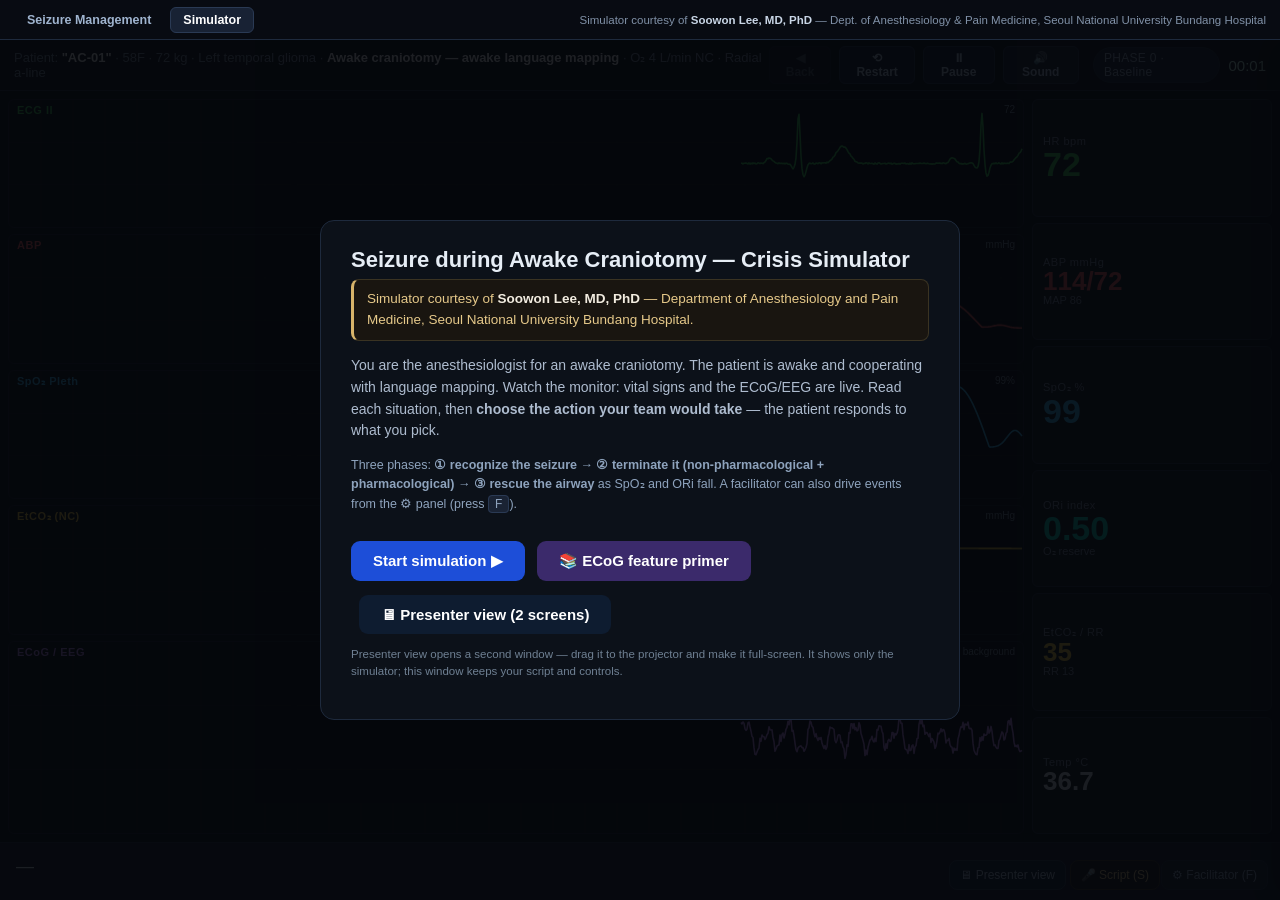
==== simulator.html @ b8091302 "Add simulator" ====
<!DOCTYPE html>
<html lang="en">
<head>
<meta charset="UTF-8">
<meta name="viewport" content="width=device-width, initial-scale=1.0">
<title>Simulator — Awake Craniotomy Seizure & Airway Crisis | HBMD.org</title>
<link rel="icon" href="assets/gaba-receptor.svg" type="image/svg+xml">
<style>
  :root{
    --bg:#05070c; --panel:#0c1119; --panel2:#111826; --line:#1e2a3d;
    --hr:#39d353; --abp:#ff5a5a; --spo2:#37c0ff; --co2:#ffd23f; --eeg:#c58bff;
    --ori:#00e0c6; --txt:#e6edf5; --muted:#8091a7; --warn:#ff9f1c; --danger:#ff3b3b;
    --nav-h:40px;
  }
  *{box-sizing:border-box}
  html,body{margin:0;height:100%;background:var(--bg);color:var(--txt);
    font-family:"Segoe UI",Roboto,Helvetica,Arial,sans-serif;overflow:hidden}
  /* site nav — links back to the Seizure Management page + credit line */
  .sitenav{height:var(--nav-h);display:flex;align-items:center;justify-content:space-between;gap:14px;
    background:#080b12;border-bottom:1px solid var(--line);padding:0 14px;font-size:12.5px;z-index:90;position:relative}
  .sitenav .tabs{display:flex;gap:6px;flex:none}
  .sitenav .tabs a{padding:5px 12px;border-radius:6px;color:#9fb4cf;font-weight:600;text-decoration:none;
    border:1px solid transparent;font-size:12.5px}
  .sitenav .tabs a:hover{background:#131c2c;color:#fff}
  .sitenav .tabs a.active{background:#182234;border-color:#2a3a54;color:#fff}
  .sitenav .credit{font-size:11.5px;color:#8091a7;text-align:right;overflow:hidden;text-overflow:ellipsis;white-space:nowrap}
  .sitenav .credit b{color:#c9d6e6}
  body.stage .sitenav{display:none}
  body.stage{--nav-h:0px}
  #app{display:flex;flex-direction:column;height:calc(100vh - var(--nav-h))}
  /* top bar */
  .topbar{display:flex;align-items:center;justify-content:space-between;
    padding:6px 14px;background:#080b12;border-bottom:1px solid var(--line);font-size:13px}
  .topbar .pt{color:var(--muted)}
  .topbar b{color:#fff}
  .clock{font-variant-numeric:tabular-nums;font-size:15px;color:#cfe}
  .phasetag{background:#182234;border:1px solid var(--line);padding:3px 10px;border-radius:20px;
    font-size:12px;color:#9fb4cf;letter-spacing:.3px}
  .navbtn{background:#131c2c;border:1px solid #24334c;color:#bcd0e8;padding:4px 11px;border-radius:6px;
    cursor:pointer;font-size:12px;font-weight:600}
  .navbtn:hover{background:#1c2740;color:#fff}
  .navbtn.active{background:#7d5a1c;border-color:#c8922e;color:#ffe6b0}
  .navbtn:disabled{opacity:.35;cursor:default}
  /* monitor grid */
  .monitor{flex:1;display:grid;grid-template-columns:1fr 240px;gap:8px;padding:8px;min-height:0}
  .waves{display:flex;flex-direction:column;gap:6px;min-height:0}
  .lane{position:relative;background:#04060a;border:1px solid #101725;border-radius:6px;flex:1;min-height:0;overflow:hidden}
  .lane canvas{position:absolute;inset:0;width:100%;height:100%}
  .lane .lbl{position:absolute;top:4px;left:8px;font-size:11px;font-weight:700;letter-spacing:.5px;z-index:2}
  .lane .sub{position:absolute;top:4px;right:8px;font-size:10px;color:var(--muted);z-index:2}
  /* numerics column */
  .nums{display:flex;flex-direction:column;gap:6px;min-height:0}
  .num{background:var(--panel);border:1px solid var(--line);border-radius:6px;padding:6px 10px;position:relative;flex:1;
       display:flex;flex-direction:column;justify-content:center}
  .num .k{font-size:11px;color:var(--muted);letter-spacing:.5px}
  .num .v{font-size:34px;font-weight:800;line-height:1;font-variant-numeric:tabular-nums}
  .num .u{font-size:11px;color:var(--muted)}
  .num .sm{font-size:14px;font-weight:700}
  .num.alarm{animation:pulse 1s infinite}
  @keyframes pulse{0%,100%{background:var(--panel)}50%{background:#37121a}}
  /* bottom console */
  .console{background:var(--panel2);border-top:1px solid var(--line);padding:10px 16px 12px;max-height:44vh;overflow:auto}
  .scenario{font-size:18px;line-height:1.5;margin:0 0 8px;color:#eef4fb}
  .scenario .cue{color:var(--warn);font-weight:700}
  .scenario .crit{color:var(--danger);font-weight:700}
  .prompt{font-size:15.5px;color:#9fb4cf;margin:0 0 8px}
  .opts{display:grid;grid-template-columns:1fr 1fr;gap:8px}
  .opt{background:#0f1725;border:1px solid #22314a;color:#dce6f2;text-align:left;
    padding:12px 14px;border-radius:8px;cursor:pointer;font-size:16px;transition:.12s;line-height:1.4}
  .opt:hover{background:#16223a;border-color:#33507d}
  .opt .tag{display:inline-block;font-weight:800;margin-right:6px;color:#7fb0ff}
  .opt.good{border-color:#2c7d46;background:#0f2116}
  .opt.bad{border-color:#7d2c2c;background:#210f0f}
  .opt.disabled{opacity:.45;pointer-events:none}
  .fb{margin-top:8px;padding:12px 14px;border-radius:8px;font-size:15.5px;line-height:1.5;display:none}
  .fb.show{display:block}
  .fb.ok{background:#0f2116;border:1px solid #2c7d46}
  .fb.warn{background:#231a08;border:1px solid #7d5a1c}
  .fb.err{background:#210f0f;border:1px solid #7d2c2c}
  .fb b{color:#fff}
  .next{margin-top:10px;display:inline-block;background:#1d4ed8;border:none;color:#fff;
    padding:11px 20px;border-radius:8px;cursor:pointer;font-size:15.5px;font-weight:700}
  .next:hover{background:#2563eb}
  .next.hidden{display:none}
  /* facilitator */
  .fac{position:fixed;top:var(--nav-h);right:0;height:calc(100% - var(--nav-h));width:300px;background:#0a0f18;border-left:1px solid var(--line);
    transform:translateX(100%);transition:.25s;z-index:50;padding:14px;overflow:auto;box-shadow:-8px 0 30px #000a}
  .fac.open{transform:translateX(0)}
  .fac h3{margin:0 0 4px;font-size:14px}
  .fac .hint{font-size:11px;color:var(--muted);margin:0 0 12px}
  .fac button{display:block;width:100%;text-align:left;margin:4px 0;background:#131c2c;border:1px solid #24334c;
    color:#dbe6f3;padding:8px 10px;border-radius:6px;cursor:pointer;font-size:12.5px}
  .fac button:hover{background:#1a2740}
  .fac .grp{margin:10px 0 4px;font-size:11px;letter-spacing:.5px;color:#6d84a3;text-transform:uppercase}
  .facbtn{position:fixed;bottom:10px;right:12px;z-index:60;background:#111a2a;border:1px solid var(--line);
    color:#9fb4cf;padding:7px 10px;border-radius:8px;cursor:pointer;font-size:12px}
  .facbtn:hover{color:#fff}
  .badge{position:fixed;top:calc(var(--nav-h) + 8px);left:50%;transform:translateX(-50%);z-index:40;
    background:#1a0b0b;border:1px solid #7d2c2c;color:#ff8f8f;padding:5px 16px;border-radius:20px;
    font-size:13px;font-weight:700;display:none}
  .badge.show{display:block;animation:pulse 1s infinite}
  .startcard{position:fixed;top:var(--nav-h);left:0;right:0;bottom:0;background:#05070ce6;z-index:80;display:flex;align-items:center;justify-content:center}
  .startcard .box{background:#0c1119;border:1px solid var(--line);border-radius:14px;max-width:640px;padding:26px 30px}
  .startcard h1{margin:0 0 6px;font-size:22px}
  .startcard p{color:#aebccf;font-size:14px;line-height:1.55}
  .startcard .go{margin-top:14px;background:#1d4ed8;border:none;color:#fff;padding:11px 22px;border-radius:9px;
    font-size:15px;font-weight:700;cursor:pointer}
  .kbd{background:#1a2334;border:1px solid #2a3a54;border-radius:4px;padding:1px 6px;font-size:12px}
  /* Facilitator SAY teleprompter */
  .saypanel{background:#191510;border:1px solid #3a3322;border-left:3px solid #d8b46a;border-radius:9px;
    padding:10px 13px;margin:0 0 10px}
  .saypanel .saylbl{display:inline-block;font-size:11px;font-weight:700;letter-spacing:.05em;color:#e6c98a;
    background:#2a2416;padding:2px 8px;border-radius:5px;margin-right:9px;vertical-align:middle}
  .saypanel .saytext{font-size:16.5px;line-height:1.5;color:#f2ece0}
  .saypanel .sayguide{display:block;margin-top:8px;padding-top:8px;border-top:1px dashed #3a3322;
    font-size:14px;line-height:1.45;color:#b9ad93}
  .saypanel .sayguide .glbl{color:#d8b46a;font-weight:700;margin-right:6px}
  body.noscript .saypanel{display:none}
  .facbtn.script{right:120px;background:#191510;border-color:#3a3322;color:#e6c98a}
  .facbtn.presenter-btn{right:214px;background:#0e1c30;border-color:#2a3a54;color:#bcd3ee}
  /* Presenter view (facilitator's own screen): big readable script */
  body.presenter .saypanel{display:block !important;background:#1c1710;border-left-width:4px}
  body.presenter .saypanel .saytext{font-size:23px;line-height:1.5}
  body.presenter .saypanel .sayguide{font-size:18.5px}
  body.presenter .console{max-height:60vh}
  body.presenter .scenario{font-size:15px;opacity:.85}
  body.presenter .prompt{font-size:13.5px}
  /* Stage view (projector): simulator only, no script/controls */
  body.stage .saypanel{display:none !important}
  body.stage #facBtn, body.stage #scriptBtn, body.stage #presenterBtn{display:none !important}
</style>
</head>
<body class="noscript">
<nav class="sitenav">
  <div class="tabs">
    <a href="index.html">Seizure Management</a>
    <a href="simulator.html" class="active">Simulator</a>
  </div>
  <div class="credit">Simulator courtesy of <b>Soowon Lee, MD, PhD</b> — Dept. of Anesthesiology &amp; Pain Medicine, Seoul National University Bundang Hospital</div>
</nav>
<div id="app">
  <div class="topbar">
    <div class="pt">Patient: <b>"AC-01"</b> · 58F · 72 kg · Left temporal glioma · <b>Awake craniotomy — awake language mapping</b> · O₂ 4 L/min NC · Radial a-line</div>
    <div style="display:flex;gap:8px;align-items:center">
      <button class="navbtn" id="backBtn" title="Previous step" disabled>◀ Back</button>
      <button class="navbtn" id="homeBtn" title="Restart from the beginning">⟲ Restart</button>
      <button class="navbtn" id="pauseBtn" title="Pause / resume the monitor (Space)">⏸ Pause</button>
      <button class="navbtn" id="sndBtn" title="Toggle monitor sound">🔊 Sound</button>
      <span class="phasetag" id="phaseTag" style="margin-left:6px">PHASE 0 · Baseline</span>
      <span class="clock" id="clock">00:00</span>
    </div>
  </div>

  <div class="monitor">
    <div class="waves">
      <div class="lane"><span class="lbl" style="color:var(--hr)">ECG II</span><span class="sub" id="sub-ecg">72</span><canvas id="c-ecg"></canvas></div>
      <div class="lane"><span class="lbl" style="color:var(--abp)">ABP</span><span class="sub">mmHg</span><canvas id="c-abp"></canvas></div>
      <div class="lane"><span class="lbl" style="color:var(--spo2)">SpO₂ Pleth</span><span class="sub" id="sub-spo2">99%</span><canvas id="c-pleth"></canvas></div>
      <div class="lane"><span class="lbl" style="color:var(--co2)">EtCO₂ (NC)</span><span class="sub">mmHg</span><canvas id="c-co2"></canvas></div>
      <div class="lane" style="flex:1.5"><span class="lbl" style="color:var(--eeg)">ECoG / EEG</span><span class="sub" id="sub-eeg">awake background</span><canvas id="c-eeg"></canvas></div>
    </div>
    <div class="nums">
      <div class="num" id="n-hr"><span class="k">HR bpm</span><span class="v" style="color:var(--hr)" id="v-hr">72</span></div>
      <div class="num" id="n-abp"><span class="k">ABP mmHg</span><span class="v" style="color:var(--abp);font-size:26px" id="v-abp">115/72</span><span class="u">MAP <span id="v-map">86</span></span></div>
      <div class="num" id="n-spo2"><span class="k">SpO₂ %</span><span class="v" style="color:var(--spo2)" id="v-spo2">99</span></div>
      <div class="num" id="n-ori"><span class="k">ORi index</span><span class="v" style="color:var(--ori)" id="v-ori">0.50</span><span class="u">O₂ reserve</span></div>
      <div class="num" id="n-co2"><span class="k">EtCO₂ / RR</span><span class="v" style="color:var(--co2);font-size:26px"><span id="v-etco2">35</span></span><span class="u">RR <span id="v-rr">13</span></span></div>
      <div class="num" id="n-temp"><span class="k">Temp °C</span><span class="v" style="font-size:26px" id="v-temp">36.7</span></div>
    </div>
  </div>

  <div class="console">
    <div class="saypanel" id="sayPanel" hidden>
      <span class="saylbl">🎤 SAY</span><span class="saytext" id="sayText"></span>
      <span class="sayguide" id="sayGuide" hidden></span>
    </div>
    <p class="scenario" id="scenario">—</p>
    <p class="prompt" id="prompt"></p>
    <div class="opts" id="opts"></div>
    <div class="fb" id="fb"></div>
    <button class="next hidden" id="nextBtn">Continue ▶</button>
  </div>
</div>

<div class="badge" id="badge">⚠ SEIZURE</div>
<button class="facbtn presenter-btn" id="presenterBtn" title="Open a second window for the projector; this screen becomes your script view">🖥 Presenter view</button>
<button class="facbtn script" id="scriptBtn">🎤 Script (S)</button>
<button class="facbtn" id="facBtn">⚙ Facilitator (F)</button>
<div class="fac" id="fac">
  <h3>Facilitator control</h3>
  <p class="hint">Drive the case manually, or let choices drive it. Keys: <span class="kbd">F</span> panel · <span class="kbd">Space</span> pause · <span class="kbd">←</span>/<span class="kbd">→</span> back / next · <span class="kbd">↑</span>/<span class="kbd">↓</span> desat faster / slower</p>
  <div class="grp">Teaching</div>
  <button data-jump="primer">📚 ECoG feature primer</button>
  <div class="grp">Jump to phase</div>
  <button data-jump="0">Phase 0 · Baseline</button>
  <button data-jump="1">Phase 1 · Seizure onset</button>
  <button data-jump="2">Phase 2 · Terminate seizure</button>
  <button data-jump="3">Phase 3 · Airway crisis</button>
  <button data-jump="bad">☠ Deterioration scene (demo)</button>
  <div class="grp">Trigger physiology</div>
  <button data-ev="seizure">▶ Start seizure discharge</button>
  <button data-ev="generalize">▶ Generalize (tonic-clonic)</button>
  <button data-ev="calm">■ Stop seizure discharge</button>
  <button data-ev="apnea">▶ Apnea / airway obstruction</button>
  <button data-ev="desat">▶ Force rapid desaturation</button>
  <button data-ev="recover">■ Restore oxygenation</button>
  <button data-ev="arrest">▶ Bradycardia → arrest</button>
  <div class="grp">Desat speed (↑ / ↓ keys)</div>
  <div style="display:flex;gap:6px">
    <button id="slowBtn" style="flex:1">🐢 Slower ↓</button>
    <button id="fastBtn" style="flex:1">🐇 Faster ↑</button>
  </div>
  <div id="rateLabel" style="margin-top:5px;font-size:12px;color:#9fb4cf">Speed: 1×</div>
  <div class="grp">Session</div>
  <button data-ev="pause">⏸ Pause / resume</button>
  <button data-ev="reset">↻ Reset to start</button>
</div>

<div class="startcard" id="startcard">
  <div class="box">
    <h1>Seizure during Awake Craniotomy — Crisis Simulator</h1>
    <p style="background:#191510;border:1px solid #3a3322;border-left:3px solid #d8b46a;border-radius:8px;
       padding:9px 13px;font-size:13.5px;color:#e6c98a;margin:0 0 14px">Simulator courtesy of <b style="color:#f2ece0">Soowon Lee, MD, PhD</b> — Department of Anesthesiology and Pain Medicine, Seoul National University Bundang Hospital.</p>
    <p>You are the anesthesiologist for an awake craniotomy. The patient is awake and cooperating with language mapping. Watch the monitor: vital signs and the ECoG/EEG are live. Read each situation, then <b>choose the action your team would take</b> — the patient responds to what you pick.</p>
    <p style="color:#8ea3bd;font-size:12.5px">Three phases: <b>① recognize the seizure</b> → <b>② terminate it (non-pharmacological + pharmacological)</b> → <b>③ rescue the airway</b> as SpO₂ and ORi fall. A facilitator can also drive events from the ⚙ panel (press <span class="kbd">F</span>).</p>
    <button class="go" id="goBtn">Start simulation ▶</button>
    <button class="go" id="primerBtn" style="background:#3b2a6b;margin-left:8px">📚 ECoG feature primer</button>
    <button class="go" id="presenterBtn2" style="background:#0e1c30;margin-left:8px">🖥 Presenter view (2 screens)</button>
    <p style="color:#6f8093;font-size:11.5px;margin-top:12px">Presenter view opens a second window — drag it to the projector and make it full-screen. It shows only the simulator; this window keeps your script and controls.</p>
  </div>
</div>

<script>
"use strict";
/* ===== Presenter / Stage dual-screen ===== */
const URLV = new URLSearchParams(location.search).get('view');
const IS_STAGE = (URLV === 'stage');
let stageWin = null;
function broadcast(msg){ if(stageWin && !stageWin.closed){ try{ stageWin.postMessage(msg,'*'); }catch(e){} } }
/* ============================================================
   AWAKE CRANIOTOMY SEIZURE / AIRWAY SIMULATOR
   Single-file prototype. All physiology is illustrative for
   simulation/debrief teaching — not a dosing reference.
   ============================================================ */

/* ---------- Physiology state (value eased toward target) ---------- */
const V = {
  hr:{v:72,t:72}, sys:{v:115,t:115}, dia:{v:72,t:72},
  spo2:{v:99,t:99}, etco2:{v:35,t:35}, rr:{v:13,t:13},
  ori:{v:0.50,t:0.50}, temp:{v:36.7,t:36.7},
  perf:{v:1,t:1}          // perfusion index for pleth/abp amplitude
};
function setT(o){ for(const k in o){ if(V[k]) V[k].t=o[k]; } }

const flags = {
  seizure:false, generalized:false, apnea:false, obstruct:false,
  paused:false, arrest:false
};
let eegMode='background';   // background|ied|afterdischarge|lvfa|ictal|spikewave|postictal
const EEGLABEL={
  background:'awake background', ied:'interictal spikes (IEDs)',
  afterdischarge:'stimulation afterdischarge', lvfa:'ictal onset — low-voltage fast',
  ictal:'ictal — evolving rhythmic', spikewave:'generalized spike-and-wave',
  postictal:'post-ictal suppression', onsetseq:'stimulation → afterdischarge → ictal',
  ad_rw:'AD · rhythmic waves (5–9 Hz)', ad_rhythmic:'AD · rhythmic spikes (4–9 Hz)',
  ad_spikewave:'AD · spike-and-wave (1–4 Hz)', ad_poly:'AD · polyspikes (1–4 Hz)',
  ad_sequential:'AD · sequential spikes (>9 Hz)'
};

/* ---------- Waveform channels ---------- */
class Wave{
  constructor(id,color){
    this.cv=document.getElementById(id); this.ctx=this.cv.getContext('2d');
    this.color=color; this.buf=null; this.head=0; this.w=0; this.h=0;
    this.resize();
  }
  resize(){
    const r=this.cv.getBoundingClientRect();
    const dpr=Math.min(window.devicePixelRatio||1,2);
    this.w=Math.max(2,Math.floor(r.width)); this.h=Math.max(2,Math.floor(r.height));
    this.cv.width=this.w*dpr; this.cv.height=this.h*dpr;
    this.ctx.setTransform(dpr,0,0,dpr,0,0);
    if(!this.buf||this.buf.length!==this.w){ this.buf=new Float32Array(this.w).fill(NaN); this.head=0; }
  }
  push(y){ this.buf[this.head]=y; this.head=(this.head+1)%this.w; }
  draw(){
    const c=this.ctx,w=this.w,h=this.h;
    c.clearRect(0,0,w,h);
    // faint grid
    c.strokeStyle='rgba(255,255,255,0.035)'; c.lineWidth=1; c.beginPath();
    for(let x=0;x<w;x+=32){ c.moveTo(x,0); c.lineTo(x,h); }
    const gy=Math.max(16,h/3);
    for(let y=gy;y<h;y+=gy){ c.moveTo(0,y); c.lineTo(w,y); }
    c.stroke();
    // trace (oldest at left)
    c.strokeStyle=this.color; c.lineWidth=1.6; c.lineJoin='round'; c.beginPath();
    let started=false;
    for(let i=0;i<w;i++){
      const idx=(this.head+i)%w; const val=this.buf[idx];
      const x=i; const y=isNaN(val)?NaN:(h*0.5 - val*h*0.5);
      if(isNaN(y)){ started=false; continue; }
      if(!started){ c.moveTo(x,y); started=true; } else c.lineTo(x,y);
    }
    c.stroke();
    // sweep eraser gap
    const gx=((this.head)%w);
    c.clearRect(gx,0,6,h);
  }
}
const waves={
  ecg:new Wave('c-ecg','#39d353'),
  abp:new Wave('c-abp','#ff5a5a'),
  pleth:new Wave('c-pleth','#37c0ff'),
  co2:new Wave('c-co2','#ffd23f'),
  eeg:new Wave('c-eeg','#c58bff')
};
window.addEventListener('resize',()=>{ for(const k in waves) waves[k].resize(); });

/* ---------- Signal generators ---------- */
const PPS=220;                 // samples/pixels per second
let beatPh=0, respPh=0, eegT=0, noise=0, onsetStart=0;
function rand(){ noise=(noise*1103515245+12345)&0x7fffffff; return (noise/0x7fffffff)*2-1; }

function ecgSample(ph){
  // ph in [0,1) one cardiac cycle; simple PQRST
  const g=(c,w)=>Math.exp(-Math.pow((ph-c)/w,2));
  let y = -0.12*g(0.16,0.022)          // P
        + 0.10*g(0.29,0.012)           // Q
        - 1.0 *g(0.32,0.010)           // R (down = up after invert)
        + 0.26*g(0.35,0.014)           // S
        - 0.34*g(0.56,0.05);           // T
  y = -y*0.8;
  return y + rand()*0.012;
}
function abpSample(ph,sys,dia){
  // arterial pressure waveform normalized to lane; upstroke + dicrotic notch
  const up=Math.max(0,Math.sin(Math.PI*Math.min(ph/0.32,1)));
  const dic=0.18*Math.exp(-Math.pow((ph-0.42)/0.05,2));
  const run=Math.exp(-ph*1.6);
  let p = dia + (sys-dia)*(0.15+0.85*up)*run + (sys-dia)*dic*0.4;
  // map 40..180 mmHg -> -0.9..0.9
  return ((p-40)/140)*1.8-0.9;
}
function plethSample(ph,amp){
  const up=Math.max(0,Math.sin(Math.PI*Math.min(ph/0.36,1)));
  const dic=0.22*Math.exp(-Math.pow((ph-0.5)/0.06,2));
  let y=(up*0.8+dic)*amp;
  return y*1.2-0.2;
}
function co2Sample(ph,et,active){
  if(!active) return -0.85+rand()*0.01;      // apnea → flat baseline
  // capnograph: rapid up, plateau, sharp down
  let y;
  if(ph<0.10) y=0;
  else if(ph<0.18) y=(ph-0.10)/0.08;
  else if(ph<0.82) y=1-(ph-0.18)*0.04;       // slight upslope plateau
  else if(ph<0.90) y=Math.max(0,1-(ph-0.82)/0.08);
  else y=0;
  const scaled=(y*et)/50;                     // 0..~0.9 for et~45
  return scaled*1.7-0.85;
}
const TAU=2*Math.PI;
function clampY(y){ return Math.max(-0.98,Math.min(0.98,y)); }
function eegSample(dt){
  eegT+=dt;
  // baseline awake background: mixed alpha/beta, low amplitude
  const bg = 0.11*Math.sin(eegT*TAU*10) + 0.05*Math.sin(eegT*TAU*22+1.2)
           + 0.045*Math.sin(eegT*TAU*6+0.5) + rand()*0.05;
  switch(eegMode){
    case 'background': return clampY(bg);
    case 'ied': {                    // isolated sharp/spike ~1 Hz on background
      const t=eegT%1.15;
      const spike = t<0.045 ? Math.exp(-Math.pow((t-0.018)/0.010,2)) : 0;
      const slow  = (t>=0.045&&t<0.22)? -0.18*Math.exp(-Math.pow((t-0.11)/0.05,2)):0;
      return clampY(bg*0.7 + spike*0.95 + slow);
    }
    case 'afterdischarge': return adCycle('rs');   // concept card: stim train -> rhythmic-spike AD
    case '_unused_afterdischarge': {  // (legacy continuous run, kept out of use)
      const f=9.5, sp=Math.sin(eegT*TAU*f), spike=Math.pow(Math.max(0,sp),4);
      return clampY(0.55*(spike*1.15 - 0.2*Math.sin(eegT*TAU*f)) + rand()*0.06);
    }
    case 'lvfa': {                   // low-voltage fast activity (ictal onset "buzz")
      return clampY(0.20*Math.sin(eegT*TAU*26) + 0.13*Math.sin(eegT*TAU*33+0.7)
                   + 0.08*Math.sin(eegT*TAU*40+1.9) + rand()*0.05);
    }
    case 'ictal': {                  // evolving rhythmic epileptiform ~3 Hz
      const f=3.2, sp=Math.sin(eegT*TAU*f), spike=Math.pow(Math.max(0,sp),6);
      return clampY(0.55*(spike*1.2 - 0.25*Math.sin(eegT*TAU*f*0.5)) + rand()*0.07);
    }
    case 'spikewave': {              // generalized high-amplitude spike-and-wave ~4 Hz
      const f=4, sp=Math.sin(eegT*TAU*f), spike=Math.pow(Math.max(0,sp),6);
      const wave=-0.30*Math.sin(eegT*TAU*f-1.0);
      return clampY(0.85*(spike*1.25 + wave) + rand()*0.08);
    }
    case 'postictal': {              // suppression / attenuation, low-amp slow
      return clampY(0.06*Math.sin(eegT*TAU*1.4) + 0.03*Math.sin(eegT*TAU*3+0.5) + rand()*0.025);
    }
    // Gollwitzer et al. 2018 (Fig. 1) — five stimulation-induced AD morphologies
    case 'ad_rw':         return adCycle('rw');
    case 'ad_rhythmic':   return adCycle('rs');
    case 'ad_spikewave':  return adCycle('sw');
    case 'ad_poly':       return adCycle('ps');
    case 'ad_sequential': return adCycle('ss');
    // Case onset: stimulation train -> afterdischarge (outlasts) -> evolving ictal
    case 'onsetseq': {
      const el=eegT-onsetStart;
      if(el<1.4) return clampY(Math.sign(Math.sin(eegT*TAU*55))*0.82 + rand()*0.12);  // stim train
      if(el<5.0){ const f=6, sp=Math.sin(eegT*TAU*f), spike=Math.pow(Math.max(0,sp),5);
        return clampY(0.6*(spike*1.2-0.15)+rand()*0.06); }                            // afterdischarge
      const f=3.2, sp=Math.sin(eegT*TAU*f), spike=Math.pow(Math.max(0,sp),6);         // -> ictal
      return clampY(0.55*(spike*1.2-0.25*Math.sin(eegT*TAU*f*0.5))+rand()*0.07);
    }
  }
  return clampY(bg);
}
/* Stimulation train (dense artifact) -> afterdischarge (outlasts stimulus) -> settle, repeating.
   Morphologies & frequency ranges follow Gollwitzer et al., Epilepsy & Behavior 2018;87:173-179, Fig. 1:
   RW rhythmic waves 5-9 Hz · RS rhythmic spikes 4-9 Hz · SW spike-waves 1-4 Hz (high amplitude)
   PS polyspikes 1-4 Hz clusters (high amplitude) · SS sequential spikes >9 Hz (continuous). */
function adCycle(kind){
  const PERIOD=8.0, ct=eegT%PERIOD;
  if(ct<1.5){                                  // stimulation train artifact (dense band)
    return clampY(Math.sign(Math.sin(eegT*TAU*55))*0.82 + rand()*0.12);
  }
  const t=ct-1.5;                              // seconds since AD onset (outlasts stimulus)
  if(t>4.8) return clampY(0.06*Math.sin(eegT*TAU*3)+rand()*0.04);   // settle
  const decay=Math.max(0.45,1-t/7.0);
  switch(kind){
    case 'rw':{ // rhythmic WAVES ~7 Hz: smooth, rounded, near-sinusoidal (no sharp spikes)
      const f=7, y=0.42*Math.sin(eegT*TAU*f)+0.10*Math.sin(eegT*TAU*2*f+0.8);
      return clampY(decay*y+rand()*0.04); }
    case 'rs':{ // rhythmic SPIKES ~6 Hz: sharp, slightly waxing-waning
      const f=6, sp=Math.sin(eegT*TAU*f), spike=Math.pow(Math.max(0,sp),5);
      const amp=0.60*(0.75+0.25*Math.sin(t*TAU*0.35));
      return clampY(amp*decay*(spike*1.25-0.18)+rand()*0.06); }
    case 'sw':{ // spike-and-wave ~2.5 Hz: sharp spike then BROAD rounded slow wave; high amplitude
      const f=2.5, ph=((eegT*f)%1+1)%1;
      const spike=Math.exp(-Math.pow((ph-0.06)/0.028,2));
      const w=(ph-0.14)/0.55, slow=(w>0&&w<1)? -Math.sin(Math.PI*w):0;
      return clampY(0.92*decay*(spike*1.05+0.62*slow)+rand()*0.04); }
    case 'ps':{ // polyspikes: clusters of several fast spikes recurring ~2 Hz; high amplitude
      const cph=((eegT*2)%1+1)%1;
      if(cph<0.38){ const fast=Math.sin(eegT*TAU*18), spike=Math.pow(Math.max(0,fast),3);
        return clampY(0.9*decay*(spike*1.15-0.12)+rand()*0.06); }
      return clampY(-0.10*Math.sin(Math.PI*(cph-0.38)/0.62)+rand()*0.045); }
    case 'ss':{ // sequential spikes ~11 Hz: continuous dense fast train, waxing-waning
      const f=11, sp=Math.sin(eegT*TAU*f), spike=Math.pow(Math.max(0,sp),3);
      const amp=0.62*(0.72+0.28*Math.sin(t*TAU*0.30+1));
      return clampY(amp*decay*(spike*1.2-0.35*Math.max(0,-sp))+rand()*0.06); }
  }
  return clampY(bg);
}

let carry=0;
function stepSignals(dt){
  carry += dt*PPS; let n=Math.floor(carry); carry-=n;
  const hr=V.hr.v, rr=V.rr.v;
  for(let i=0;i<n;i++){
    const sdt=1/PPS;
    beatPh += sdt*hr/60; if(beatPh>=1){ beatPh-=1; beatPending=true; }   // heartbeat -> beep
    respPh += sdt*rr/60; if(respPh>=1) respPh-=1;
    const co2active = !flags.apnea && !flags.obstruct && V.rr.v>2;
    waves.ecg.push(ecgSample(beatPh));
    waves.abp.push(abpSample(beatPh,V.sys.v,V.dia.v));
    waves.pleth.push(plethSample(beatPh, Math.max(0.15,V.perf.v)));
    waves.co2.push(co2Sample(respPh,V.etco2.v,co2active));
    waves.eeg.push(eegSample(sdt));
  }
}

/* ---------- Numeric + easing update ---------- */
function ease(o,rate,dt){ o.v += (o.t-o.v)*Math.min(1,rate*dt); }
let simSec=0, jitter=0;
function updateVitals(dt){
  ease(V.hr,0.9,dt); ease(V.sys,0.8,dt); ease(V.dia,0.8,dt);
  ease(V.spo2,0.6,dt); ease(V.etco2,0.7,dt); ease(V.rr,0.8,dt);
  ease(V.ori,0.7,dt); ease(V.temp,0.3,dt); ease(V.perf,0.6,dt);
  jitter+=dt;
  const j=(a)=> a*(Math.sin(jitter*3.1)*0.5+rand()*0.5);
  const hr=Math.round(V.hr.v+j(1));
  const sys=Math.round(V.sys.v+j(2)), dia=Math.round(V.dia.v+j(1));
  const map=Math.round(dia+(sys-dia)/3);
  const spo2=Math.max(0,Math.min(100,Math.round(V.spo2.v)));
  const ori=Math.max(0,V.ori.v).toFixed(2);
  const etco2=Math.max(0,Math.round(V.etco2.v));
  const rr=Math.max(0,Math.round(V.rr.v));
  document.getElementById('v-hr').textContent=hr;
  document.getElementById('sub-ecg').textContent=hr;
  document.getElementById('v-abp').textContent=sys+'/'+dia;
  document.getElementById('v-map').textContent=map;
  document.getElementById('v-spo2').textContent=spo2;
  document.getElementById('sub-spo2').textContent=spo2+'%';
  document.getElementById('v-ori').textContent=ori;
  document.getElementById('v-etco2').textContent=etco2;
  document.getElementById('v-rr').textContent=rr;
  document.getElementById('v-temp').textContent=V.temp.v.toFixed(1);
  document.getElementById('sub-eeg').textContent = EEGLABEL[eegMode]||'—';
  // alarms
  alarm('n-spo2', spo2<93);
  alarm('n-ori', V.ori.v<0.35);
  alarm('n-hr', hr<45 || hr>130);
  alarm('n-co2', rr<6 && !flags.paused);
  document.getElementById('badge').classList.toggle('show', flags.seizure);
}
function alarm(id,on){ document.getElementById(id).classList.toggle('alarm',on); }

/* ================= AUDIO — variable-pitch pulse tone + alarms ================= */
let audioOn=true, actx=null, master=null, alarmClock=0, beatPending=false;
function initAudio(){
  if(actx) return;
  try{
    actx=new (window.AudioContext||window.webkitAudioContext)();
    master=actx.createGain(); master.gain.value=0.5; master.connect(actx.destination);
  }catch(e){ actx=null; }
}
function resumeAudio(){ if(actx&&actx.state==='suspended') actx.resume(); }
// SpO2 -> pitch: ~1 semitone per 1% (classic pulse-oximeter "sound of saturation")
function spo2Pitch(s){ return Math.max(170,Math.min(1150, 880*Math.pow(2,(s-100)/12))); }
function pulseBeep(){
  if(!audioOn||!actx) return;
  const now=actx.currentTime, o=actx.createOscillator(), g=actx.createGain();
  o.type='sine'; o.frequency.value=spo2Pitch(V.spo2.v);
  o.connect(g); g.connect(master);
  const dur=0.085;
  g.gain.setValueAtTime(0.0001,now);
  g.gain.exponentialRampToValueAtTime(0.32,now+0.006);
  g.gain.exponentialRampToValueAtTime(0.0001,now+dur);
  o.start(now); o.stop(now+dur+0.02);
}
function alarmBeep(sev){
  if(!audioOn||!actx) return;
  const now=actx.currentTime, beeps=sev>=2?3:2, f=sev>=2?988:740;
  for(let i=0;i<beeps;i++){
    const o=actx.createOscillator(), g=actx.createGain();
    o.type='square'; o.frequency.value=f; o.connect(g); g.connect(master);
    const t=now+i*0.15;
    g.gain.setValueAtTime(0.0001,t);
    g.gain.exponentialRampToValueAtTime(0.22,t+0.008);
    g.gain.exponentialRampToValueAtTime(0.0001,t+0.11);
    o.start(t); o.stop(t+0.13);
  }
}
function audioTick(dt){
  if(beatPending){ beatPending=false; pulseBeep(); }
  if(!audioOn||!actx) return;
  const s=V.spo2.v, o=V.ori.v;
  let interval=0, sev=0;
  if(s<80 || o<0.10){ interval=1.0; sev=2; }        // critical
  else if(s<90 || o<0.25){ interval=2.3; sev=1; }   // warning
  else { alarmClock=0; return; }
  alarmClock+=dt;
  if(alarmClock>=interval){ alarmClock=0; alarmBeep(sev); }
}
function toggleAudio(){
  audioOn=!audioOn;
  const b=document.getElementById('sndBtn');
  if(b) b.innerHTML = audioOn?'🔊 Sound':'🔇 Muted';
  if(audioOn){ initAudio(); resumeAudio(); }
}
function updatePauseLabel(){
  const b=document.getElementById('pauseBtn');
  if(b){ b.innerHTML = flags.paused?'▶ Resume':'⏸ Pause';
         b.classList.toggle('active', flags.paused); }
}
function togglePause(){ fire('pause'); updatePauseLabel(); }

/* ---------- Airway desaturation timing engine ---------- */
let desatTimer=null, desatEl=0, desatRate=1, desatFloor=18;
function beginDesat(reset=true){
  flags.apnea=true; flags.obstruct=true;
  setT({rr:3, etco2:8, perf:0.5});
  if(reset) desatEl=0;                                    // fresh crisis; pass false to CONTINUE across steps
  if(desatTimer) return;                                  // already running → keep elapsed
  desatTimer=setInterval(()=>{
    if(flags.paused) return;                              // freeze while paused
    desatEl += 0.25*desatRate;                            // scaled seconds per 250 ms tick
    const el=desatEl;
    // ORi falls FIRST (silent early warning), then SpO2 follows — deliberately slow & didactic
    const ori = 0.55*Math.max(0,1-el/30);                 // ORi bleeds down first, ~30 s to zero
    let spo2;
    if(el<20) spo2=99-(el*0.15);                          // long reserve: ~99→96 while ORi already falling
    else spo2=96-(el-20)*(el-20)*0.045;                  // then a gentle, slowly-accelerating fall
    setT({ori:Math.max(0,ori), spo2:Math.max(desatFloor,spo2)});
    if(V.spo2.t<75 && !flags.arrest){ setT({hr:54}); }    // hypoxic bradycardia
    if(V.spo2.t<50 && !flags.arrest){ setT({hr:38, sys:70, dia:40}); }
  },250);
}
function stopDesat(){ if(desatTimer){ clearInterval(desatTimer); desatTimer=null; } }
function changeDesatRate(f){
  desatRate=Math.min(4,Math.max(0.25, desatRate*f));
  const el=document.getElementById('rateLabel');
  if(el) el.textContent='Speed: '+desatRate.toFixed(2).replace(/0$/,'')+'×';
}
function airwaySecured(){
  stopDesat(); flags.apnea=false; flags.obstruct=false; flags.arrest=false;
  eegMode='background'; desatFloor=18; desatRate=1;
  const el=document.getElementById('rateLabel'); if(el) el.textContent='Speed: 1×';
  setT({spo2:99, ori:0.55, rr:13, etco2:36, perf:1, hr:84, sys:116, dia:72});
}

/* ---------- Event bus (facilitator + scenario) ---------- */
function fire(ev){
  switch(ev){
    case 'seizure': flags.seizure=true; flags.generalized=false; eegMode='onsetseq'; onsetStart=eegT;
      setT({hr:110,sys:150,dia:92,spo2:97,ori:0.46}); break;
    case 'generalize': flags.seizure=true; flags.generalized=true; eegMode='spikewave';
      setT({hr:128,sys:166,dia:100,spo2:93,ori:0.40,temp:37.1}); break;
    case 'calm': flags.seizure=false; flags.generalized=false; eegMode='background';
      setT({hr:82,sys:118,dia:72,temp:36.8}); break;
    case 'apnea': beginDesat(); break;
    case 'desat': beginDesat(); desatEl+=8; break;
    case 'recover': airwaySecured(); break;
    case 'arrest': flags.arrest=true; stopDesat();
      setT({hr:32,sys:60,dia:34,spo2:38,ori:0}); break;
    case 'pause': flags.paused=!flags.paused; break;
    case 'reset': location.reload(); break;
  }
}

/* ================= SCENARIO STATE MACHINE ================= */
const $=id=>document.getElementById(id);
let step=null;
function setPhaseTag(n,label){ $('phaseTag').textContent='PHASE '+n+' · '+label; }

/* ===== Facilitator SAY teleprompter (verbatim script, SL07_rev) ===== */
function setSay(s){
  const panel=$('sayPanel'), t=$('sayText'), g=$('sayGuide');
  if(!s || !s.say){ panel.hidden=true; t.innerHTML=''; g.hidden=true; g.innerHTML=''; return; }
  panel.hidden=false;
  t.innerHTML=s.say;
  if(s.guide){ g.hidden=false; g.innerHTML='<span class="glbl">↳ then reveal:</span>'+s.guide; }
  else { g.hidden=true; g.innerHTML=''; }
}
// primer card narration, in PRIMER order (11 cards)
const PRIMER_SAY=[
  `This is the normal awake ECoG. As you see, it's low, fast, and a little irregular. This is our normal picture — keep it in mind, because you watch for any change from here.`,
  `Now you see some sharp spikes here. These are "interictal epileptiform discharges." They mark irritable or epileptogenic cortex, but this is NOT a seizure. So we don't have to treat it.`,
  `From here I want to introduce the afterdischarge. We call it "AD" for short. When the surgeon stimulates the cortex for mapping, normally the activity stops when the stimulation stops. But sometimes the brain keeps firing even after the stimulation ends. That extra activity is what we call the afterdischarge.<br><br>Why does this matter? Because an AD is a warning sign. It can grow and spread into a real seizure. And the more afterdischarges we see, the higher the chance of a seizure during the surgery. So when we spot one, we don't wait — we tell the surgeon to stop, and ask for ice-cold saline on the brain. Now let me show you the different AD shapes.`,
  `Look here. First you see the dark band — that's the surgeon's stimulation. Then, after it stops, these smooth, round waves keep going. There are no sharp spikes, so we call this "rhythmic waves."`,
  `And here, after the stimulation, you see regular sharp spikes with a steady rhythm. This is the "rhythmic spike" type.`,
  `Now look at this one — it's slower, and bigger. Each beat has two parts: a sharp spike, then a broad slow wave. Spike, wave, spike, wave. So this is the "spike-and-wave" type.`,
  `Here the spikes come in small groups. This is the "polyspike" type.`,
  `And the last one is a long, fast run of spikes. These are the "sequential spikes" type — the one most likely to become a real seizure. So watch this one closely.`,
  `And now… look, it's growing. The waves get bigger and settle into a steady rhythm. This is the seizure. And when you see this, you'll usually notice the patient too — the speech stops, or the hand starts to twitch.`,
  `Now, this is a generalized spike-and-wave seizure — the one we really worry about, for two reasons. First, the head is fixed in the pins, so we can't move this patient. Second, there's no airway tube in — this patient is breathing on their own. During a big seizure, breathing can stop, or the airway can block. And we may have to rescue the airway fast, with the head still fixed — that's the hard part.`,
  `Okay, last one. Look at the line now — it's gone flat and quiet, right? The seizure is finished. We call this the post-ictal state — the quiet time after a seizure.<br><br><b>ASK:</b> "Right after a big seizure, the patient is sleepy and quiet. What do you think can go wrong now?" <span style="color:#b9ad93">(take a couple of answers)</span><br><br>Yeah — the breathing. A sleepy patient, right after a seizure, can stop breathing well, or the airway can block. So keep this quiet picture in your mind. Alright — let's go to a real case.`
];
// case step narration + the line to reveal after taking answers, keyed by SCEN key
const SCEN_SAY={
  start:{ say:`Okay, here's our patient. 58 years old, awake craniotomy for a left temporal tumor. Right now this patient is awake, talking, naming pictures for the surgeon. Vitals are normal.<br><br><b>ASK:</b> "First question. The surgeon is mapping. What's our job right now — what are we watching for?"`,
    guide:`Exactly — we keep talking to the patient, and we keep our eyes on the face, the hand, and that ECoG line. That's how we catch a seizure first.` },
  onset:{ say:`Okay — watch. The surgeon stimulated, then stopped. But look at the ECoG — the activity keeps going. That's an afterdischarge. The patient is still talking to us, but the heart rate and pressure are climbing. This is our warning.`,
    guide:`So what do we do first? … Tell the surgeon to STOP the stimulation, say it out loud to the whole team, and give 100% oxygen. Let's pick that.` },
  nonpharm:{ say:`Now it's spreading. The patient just stopped talking, mid-word — see the hand and the mouth twitching? This is now a seizure. Stimulation is already stopped. So what should we do at this point?`,
    guide:`Cold saline. The surgeon pours ice-cold saline right onto the cortex. Simple, fast, and it stops most seizures — often before any drug. Let's pick that.` },
  nonpharm2:{ say:`The ice-cold saline is on the cortex, the stimulation is stopped, and 100% oxygen is running. The discharge is attenuating, but it's not gone — the hand is still twitching, and this patient is not yet following commands.<br><br><b>ASK:</b> "So, at this point, what should we do?"`,
    guide:`Yes, right — you should give a small, incremental IV dose of propofol or midazolam, and we titrate them, because this patient has no tube in.` },
  pharm2:{ say:`The seizure terminates. The ECoG returns toward background, and the HR and BP settle. This patient is drowsy from the medication, but the crisis looks controlled.<br><br><b>ASK:</b> "What is the key anticipatory concern now — considering this patient just had a seizure, and we gave a sedative?"`,
    guide:`The airway. Because of the post-ictal state, plus the drug we just gave, and no tube in.<br>Then — watch ORi and SpO₂ carefully, and let's see what happens.` },
  airway:{ say:`Okay — now you can hear the tone change and the alarm, because the ORi and SpO₂ are dropping. This patient has gone quiet and still, and the chest is hardly moving.<br><br><b>ASK:</b> "So — what's your first move for this airway?"`,
    guide:`Yes — start with the lowest-risk step: jaw thrust, chin lift, and 100% oxygen. And call for help.` },
  airway2:{ say:`<b>ASK:</b> "But if that's still not enough — what's our most reliable and fastest option, given the patient's position in the pins?"`,
    guide:`Support with bag-mask ventilation, then place the supraglottic airway after a small dose of a neuromuscular blocking agent. And if we then need to intubate, we can go with SGA-guided intubation.` },
  good:{ say:`You place the SGA and ventilate with 100% O₂. Ventilation is effective — good chest rise, and the EtCO₂ trace returns. Watch the monitor: ORi and SpO₂ climb back up. Oxygenation is restored.` },
  debrief_good:{ say:`Good. So together we've walked through how to recognize a seizure when it suddenly happens, how to terminate it step by step, and then how to manage the airway crisis that can follow after a seizure.<br><br>Now let's move to the manikins in front of you. We'll take turns and try the airway devices hands-on, so you can feel which one is actually the easiest to secure in this setting. And when SGA-guided intubation is needed, you'll see why a video LMA can be such an important option.<br><br>Please come up, and let's try this.` }
};

const SCEN = {
/* ---------------- PHASE 1 : recognition ---------------- */
  start:{
    phase:[0,'Baseline'],
    text:`Neurosurgeon is doing cortical language mapping near the tumor margin. The patient is awake, naming pictures correctly. Vitals are stable, ECoG shows a normal awake background.`,
    prompt:`The surgeon applies the stimulating probe again. Watch the patient and the monitor. What do you do as baseline vigilance?`,
    opts:[
      {t:'A',l:'Keep continuous verbal contact + watch face/hand for motor signs and the ECoG',good:true,
       fb:['ok','<b>Correct baseline.</b> During stimulation mapping the anesthesiologist keeps talking to the patient and watches the contralateral face/hand and the ECoG — these give the <b>earliest</b> warning of a stimulation-induced seizure.'],
       next:'onset'},
      {t:'B',l:'Deepen sedation with a propofol infusion so the patient is comfortable',bad:true,
       fb:['err','A sedated patient <b>cannot do mapping</b> and you lose your best seizure detectors (speech, cooperation). Over-sedation also risks airway obstruction on the open craniotomy. Keep them awake and interactive.'],
       next:'onset'},
      {t:'C',l:'Do nothing specific — the surgeon will tell you if there is a problem',bad:true,
       fb:['warn','The surgeon is focused on the cortex. <b>You</b> are the one monitoring the whole patient — subtle speech arrest or a hand twitch is yours to catch first.'],
       next:'onset'},
      {t:'D',l:'Ask surgeon to stop mapping entirely to avoid any seizure risk',bad:false,
       fb:['warn','Understandable, but this defeats the purpose of the awake craniotomy. Stimulation mapping is expected; the skill is <b>recognising and managing</b> a seizure, not avoiding mapping.'],
       next:'onset'}
    ]
  },
  onset:{
    phase:[1,'Afterdischarge — warning'],
    onEnter:()=>{ flags.seizure=true; flags.generalized=false; eegMode='afterdischarge'; onsetStart=eegT;
                  setT({hr:104,sys:140,dia:86,spo2:98,ori:0.5}); },
    text:`<span class="cue">Watch now:</span> right after the stimulation, the ECoG keeps firing — a <span class="cue">rhythmic afterdischarge that outlasts the stimulus.</span> The patient is still following commands, but HR and BP are climbing. This is your <span class="cue">early electrical warning</span>, before any clinical seizure.`,
    prompt:`This afterdischarge can spread into a seizure. What is your FIRST bundle of actions?`,
    opts:[
      {t:'A',l:'Tell surgeon to STOP stimulation, call it out to the team, give 100% O₂',good:true,
       fb:['ok','<b>Yes — this is step one.</b> Announce the seizure, <b>stop the surgical stimulus</b>, and give 100% O₂. Recognition + stopping the trigger + oxygen come before any drug.'],
       next:'nonpharm'},
      {t:'B',l:'Immediately push propofol 100 mg to stop it fast',bad:true,
       fb:['err','Too much, too soon. A large propofol bolus on an <b>open cranium with an unprotected airway</b> risks apnea and obstruction (you will see this in Phase 3). Start with stopping the stimulus, O₂, and ice-cold saline; titrate drugs in <b>small</b> increments only if needed.'],
       next:'nonpharm'},
      {t:'C',l:'Wait 30–60 s to see if it self-terminates before acting',bad:false,
       fb:['warn','Many stimulation-induced seizures <b>are</b> brief and self-limited, but you should still stop the stimulus, give O₂, and be ready. Passive waiting without stopping the trigger lets a focal seizure generalize.'],
       next:'nonpharm'},
      {t:'D',l:'Remove the head pins to protect from injury',bad:true,
       fb:['err','Never release cranial fixation during active surgery on the open brain — catastrophic. Protect the patient <b>within</b> the pins; control the seizure instead.'],
       next:'nonpharm'}
    ]
  },
/* ---------------- PHASE 2 : terminate ---------------- */
  nonpharm:{
    phase:[2,'Terminate — non-pharmacological'],
    onEnter:()=>{ flags.seizure=true; flags.generalized=false; eegMode='ictal';
                  setT({hr:118,sys:156,dia:96,spo2:96,ori:0.44}); },
    text:`You stopped the stimulation, but the afterdischarge did not settle — it is spreading. <span class="cue">Now the patient stops naming mid-word (speech arrest), and the right hand and the corner of the mouth begin rhythmic twitching.</span> This is now a clinical seizure. You have the neurosurgical seizure toolkit at the field.`,
    prompt:`Choose the FIRST-LINE non-pharmacological measure specific to the open craniotomy.`,
    opts:[
      {t:'A',l:'Ask surgeon to irrigate the cortex with ICE-COLD saline',good:true,
       fb:['ok','<b>Cold saline irrigation of the cortical surface is the classic first-line maneuver</b> and terminates a large majority of intraoperative seizures — often before any drug. Combine with stopped stimulation + 100% O₂.'],
       next:'nonpharm2'},
      {t:'B',l:'Apply a bite block and jaw support, keep talking to her',good:true,partial:true,
       fb:['ok','Good adjuncts — protect the tongue/airway and maintain contact. But the <b>seizure-terminating</b> non-pharmacological step here is <b>ice-cold saline on the cortex</b>. Do both.'],
       next:'nonpharm2'},
      {t:'C',l:'Hyperventilate the patient to lower CO₂',bad:true,
       fb:['warn','She is awake with a natural airway — you cannot readily hyperventilate her, and hypocapnia is not the seizure treatment here. Cold saline irrigation is the target answer.'],
       next:'nonpharm2'}
    ]
  },
  nonpharm2:{
    phase:[2,'Terminate — reassess'],
    onEnter:()=>{ /* partial calm from cold saline */ eegMode='ictal'; setT({hr:100,sys:140,dia:88}); },
    text:`Ice-cold saline is on the cortex, stimulation stopped, 100% O₂ running. The discharge is <span class="cue">attenuating but not gone</span>; the hand twitching persists and she is not yet following commands.`,
    prompt:`Non-pharmacological measures haven't fully aborted it. What now?`,
    opts:[
      {t:'A',l:'Give a SMALL incremental IV dose: propofol 0.5–1 mg/kg (or midazolam 1–2 mg), titrated',good:true,
       fb:['ok','<b>Correct escalation.</b> When non-pharmacological measures don\'t abort the seizure, give <b>small incremental</b> IV doses — propofol 0.5–1 mg/kg, or midazolam 1–2 mg (up to ~5 mg) — titrated to effect. Small doses because the airway is unprotected.'],
       next:'pharm2'},
      {t:'B',l:'Load a long-acting antiepileptic now: levetiracetam / fosphenytoin',good:false,partial:true,
       fb:['warn','Reasonable to load an antiepileptic <b>with the surgeon</b> to prevent recurrence (e.g. levetiracetam, or fosphenytoin 15–20 mg PE/kg), but it will not <b>abort</b> the seizure in the next minute. First terminate with a small titrated hypnotic/benzodiazepine, then load.'],
       next:'pharm2'},
      {t:'C',l:'Give propofol 150 mg bolus to guarantee it stops',bad:true,
       fb:['err','A big bolus <b>will</b> stop the seizure — and very likely stop her breathing. On an open cranium with a natural airway this is how you create the airway crisis in Phase 3. Titrate in small increments.'],
       next:'pharm2',forceCrisis:true}
    ]
  },
  pharm2:{
    phase:[2,'Terminate — control achieved'],
    onEnter:()=>{ fire('calm'); setT({spo2:98,ori:0.5}); },
    text:`The seizure terminates. ECoG returns toward background, HR and BP settle. She is drowsy from the medication but the crisis looks controlled.`,
    prompt:`Before you relax — what is the key anticipatory concern now that she has had seizure + sedative on an open cranium with a natural airway?`,
    opts:[
      {t:'A',l:'Airway obstruction / hypoventilation from post-ictal state + sedation → watch SpO₂ and ORi',good:true,
       fb:['ok','<b>Exactly.</b> Post-ictal depression plus the sedative you gave can obstruct the airway or cause apnea. <b>ORi (Oxygen Reserve Index) falls before SpO₂</b> — it is your early warning. Keep hands near the airway. Let\'s see what happens next…'],
       next:'airway'},
      {t:'B',l:'Nothing — she is stable, resume mapping immediately',bad:true,
       fb:['err','Too soon. The highest-risk window is right now: post-ictal + sedated + unprotected airway. Watch oxygenation before resuming anything.'],
       next:'airway'},
      {t:'C',l:'Deepen anesthesia and convert to general anesthesia electively',bad:false,
       fb:['warn','Converting to GA is a legitimate rescue if she can\'t protect her airway or mapping must be abandoned — but do it as a <b>controlled</b> plan with help, not reflexively. First, assess breathing.'],
       next:'airway'}
    ]
  },
/* ---------------- PHASE 3 : airway crisis ---------------- */
  airway:{
    phase:[3,'Airway crisis'],
    onEnter:()=>{ flags.seizure=false; flags.generalized=false; eegMode='postictal'; beginDesat(); },
    text:`<span class="crit">Within a minute she becomes quiet and still.</span> Her chest movement is shallow with a paradoxical, rocking pattern — <span class="crit">airway obstruction / hypoventilation.</span> The capnograph trace is dropping. <span class="crit">ORi is already falling; SpO₂ is just starting to follow.</span> The clock is running.`,
    prompt:`⏱ You have seconds. What is your FIRST airway action?`,
    timed:true,
    opts:[
      {t:'A',l:'Open the airway: jaw thrust / chin lift + apply 100% O₂, call for help',good:true,
       fb:['ok','<b>Right first move.</b> The fastest, lowest-risk step is an airway-opening maneuver (jaw thrust / chin lift), 100% O₂, and calling for help early. Now escalate — see if that is enough or you need an adjunct/device.'],
       next:'airway2'},
      {t:'B',l:'Reach straight for the intubating drugs and laryngoscope alone',bad:true,
       fb:['warn','Don\'t skip the basics or go solo. Open the airway manually first and <b>call for a second provider</b> — GA conversion / intubation on an open cranium in pins is a two-person job. Then escalate.'],
       next:'airway2'},
      {t:'C',l:'Increase nasal cannula flow and keep watching',bad:true,
       fb:['err','Passive O₂ cannot fix an <b>obstructed</b> airway — no patency, no gas exchange. She will keep desaturating. Open the airway.'],
       next:'airway2',penalty:6}
    ]
  },
  airway2:{
    phase:[3,'Airway crisis — escalate'],
    onEnter:()=>{ beginDesat(false); },   // keep the same slide going into the escalation step
    text:`You do a jaw thrust and add an oral/nasal airway. <span class="cue">Look at the monitor:</span> is she moving air? The team is arriving. SpO₂ and ORi are still low and the surgeon is asking for a plan.`,
    prompt:`Choose your definitive airway strategy for a patient in pins on an open cranium.`,
    timed:true,
    opts:[
      {t:'A',l:'Bag-mask, place an SGA, pre-oxygenate, then controlled conversion to GA with a 2nd provider',good:true,
       fb:['ok','<b>Best answer.</b> Support with BMV, then place the <b>largest SGA (supraglottic airway)</b> that fits — often the rescue of choice with the head fixed. Pre-oxygenate and convert to GA <b>with a second provider</b>. If intubation is needed, use video laryngoscopy or fiberoptic given limited head access.'],
       next:'good'},
      {t:'B',l:'Immediate direct-laryngoscopy intubation, alone, head still pinned',bad:true,
       fb:['err','Direct laryngoscopy with the head fixed in pins and no assistant is high-risk and often fails. Place an SGA, or use a video or fiberoptic technique, and <b>get help</b>. Because you delayed with a risky solo attempt, the patient keeps dropping…'],
       next:'bad',penalty:10},
      {t:'C',l:'Ask surgeon to stop, keep bagging, and see if she wakes on her own',bad:true,
       fb:['warn','Simply waiting risks critical hypoxia. Secure the airway definitively. Let\'s see the consequence of delay…'],
       next:'bad',penalty:8}
    ]
  },
  good:{
    phase:[3,'Rescue — SGA in, oxygenation recovering'],
    onEnter:()=>{ airwaySecured(); },   // SGA in + effective ventilation → oxygenation recovers on the monitor
    text:`You bag-mask and place the <b>SGA — the supraglottic airway</b> and ventilate with 100% O₂. Ventilation is effective — good chest rise, and the EtCO₂ trace returns. <span class="cue">Watch the monitor: ORi and SpO₂ climb back up.</span>`,
    prompt:`Oxygenation is restored.`,
    opts:[
      {t:'A',l:'Continue to debrief',good:true,
       fb:['ok','<b>Oxygenation restored</b> — rescued with BMV → SGA and a second provider. From here: convert to a controlled general anesthetic, or carefully lighten only if awake mapping must continue; load the antiepileptic with the surgeon, and debrief the team.'],
       next:'debrief_good'}
    ]
  },
  bad:{
    phase:[3,'Deterioration'],
    onEnter:()=>{ stopDesat(); flags.apnea=true; flags.obstruct=true; eegMode='postictal'; setT({spo2:42,ori:0,hr:40,sys:66,dia:38}); },
    text:`<span class="crit">The delay costs you.</span> SpO₂ is in the 40s, then the HR drops — hypoxic bradycardia heading toward arrest. This is now a "can't oxygenate" emergency.`,
    prompt:`Worst case. What is the correct crisis response?`,
    opts:[
      {t:'A',l:'Call the arrest/CODE, get multiple hands, secure a DEFINITIVE airway immediately, 100% O₂, start ACLS if pulseless',good:true,
       fb:['ok','<b>Yes.</b> Declare the emergency, mobilize the whole team, and <b>secure a definitive airway now</b> (SGA as a bridge → intubation; surgeon can help release pins/position). Treat hypoxic bradycardia with oxygenation first; follow ACLS if pulseless. Surgeon achieves hemostasis and the cranium is managed for transfer/ICU.'],
       next:'debrief_bad'},
      {t:'B',l:'Keep attempting the same solo intubation you already failed',bad:true,
       fb:['err','Repeating a failed plan is how hypoxic arrests happen. Change approach: <b>call for help, SGA rescue, 100% O₂</b>, ACLS. Never stay solo in a can\'t-oxygenate situation.'],
       next:'debrief_bad'},
      {t:'C',l:'Give more sedative to "settle" her',bad:true,
       fb:['err','Never. More sedative deepens apnea in a hypoxic patient. Oxygenate and secure the airway.'],
       next:'debrief_bad'}
    ]
  },
  debrief_good:{
    phase:[3,'Debrief'],
    onEnter:()=>{ airwaySecured(); },
    text:`<b>Case complete — good outcome.</b> You recognized the seizure early, terminated it with stimulation-stop + ice-cold saline + small titrated drugs, anticipated the airway, and rescued oxygenation in time.`,
    prompt:`Key teaching points to take away:`,
    opts:[
      {t:'✓',l:'Recognise: speech arrest, contralateral facial/limb twitching, ECoG epileptiform discharge, rising HR/BP',good:true,fb:['ok','Recognition is the whole game — the anesthesiologist catches it first.'],next:null},
      {t:'✓',l:'Terminate: stop stimulation → 100% O₂ → ice-cold cortical saline → small titrated propofol/midazolam → load antiepileptic',good:true,fb:['ok','Non-pharmacological first, then small incremental drugs. Big boluses cause the next crisis.'],next:null},
      {t:'✓',l:'Airway: ORi falls before SpO₂ · airway-opening maneuver (jaw thrust/chin lift) → SGA → controlled GA with a 2nd provider',good:true,fb:['ok','ORi buys you warning time. Never rescue an open-cranium airway alone.'],next:null}
    ],
    final:true
  },
  debrief_bad:{
    phase:[3,'Debrief'],
    text:`<b>Case complete — critical deterioration.</b> The learning point is the cost of delay and of going solo: unrecognized or slowly-managed airway obstruction after seizure/sedation drives rapid hypoxia.`,
    prompt:`What would have changed the outcome — reset and try the better path:`,
    opts:[
      {t:'↻',l:'Restart the scenario',good:true,fb:['ok','Recognise early · terminate with cold saline + small drugs · open the airway and call for help before SpO₂ crashes.'],next:'RESET'}
    ],
    final:true
  }
};

/* ---------- Scenario renderer ---------- */
let awaiting=false;
function shuffle(a){ for(let i=a.length-1;i>0;i--){ const j=Math.floor(Math.random()*(i+1)); const t=a[i]; a[i]=a[j]; a[j]=t; } return a; }
function isCorrect(o){ return !!o.good && !o.partial; }   // the single answer that advances

let history=[], current=null;
function updateNav(){ const b=$('backBtn'); if(b) b.disabled=history.length===0; }
function back(){
  if(!history.length) return;
  const prev=history.pop();
  if(prev.scen!==undefined) goto(prev.scen,true);
  else if(prev.primer!==undefined) showPrimer(prev.primer,true);
}
function goto(key,isBack){
  if(key==='RESET'){ location.reload(); return; }
  if(!SCEN[key]) return;
  if(!isBack && current){ history.push(current); }
  current={scen:key};
  // clean any running airway/desat state before (re)entering a step
  stopDesat(); flags.apnea=false; flags.obstruct=false; flags.arrest=false;
  step=SCEN[key];
  if(step.phase) setPhaseTag(step.phase[0],step.phase[1]);
  if(step.onEnter) step.onEnter();
  updateNav();
  $('scenario').innerHTML=step.text;
  $('prompt').textContent=step.prompt||'';
  setSay(SCEN_SAY[current.scen]);
  $('fb').className='fb'; $('fb').innerHTML='';
  $('nextBtn').classList.add('hidden');
  const box=$('opts'); box.innerHTML=''; awaiting=true;
  let list=step.opts.slice();
  if(!step.final) shuffle(list);                 // randomise answer positions
  list.forEach((o,i)=>{
    const tag = step.final ? o.t : String.fromCharCode(65+i);
    const b=document.createElement('button'); b.className='opt';
    b.innerHTML='<span class="tag">'+tag+'</span>'+o.l;
    b.onclick=()=>choose(o,b); box.appendChild(b);
  });
  broadcast({t:'goto', key});
}
function choose(o,btn){
  const fb=$('fb');
  // teaching / debrief cards: read freely, no lock
  if(step.final){
    btn.classList.add(o.good?'good':(o.bad?'bad':''));
    fb.className='fb show '+o.fb[0]; fb.innerHTML=o.fb[1];
    if(o.next){ const nb=$('nextBtn'); nb.classList.remove('hidden');
      nb.textContent=(o.next==='RESET')?'Restart ▶':'Continue ▶'; nb.onclick=()=>goto(o.next); }
    return;
  }
  if(!awaiting) return;
  if(isCorrect(o)){
    awaiting=false;
    document.querySelectorAll('.opt').forEach(x=>x.classList.add('disabled'));
    btn.classList.remove('disabled'); btn.classList.add('good');
    fb.className='fb show '+o.fb[0]; fb.innerHTML=o.fb[1];
    const nb=$('nextBtn'); nb.classList.remove('hidden'); nb.textContent='Continue ▶';
    nb.onclick=()=>{ if(o.next) goto(o.next); };
  } else {
    // wrong / sub-optimal → hint, lock only this option, must retry to advance
    btn.classList.add('bad','disabled');
    fb.className='fb show warn';
    fb.innerHTML='<b>Not the best answer — try again.</b> '+o.fb[1]+
      '<br><span style="color:#9fb4cf">Use the hint, then choose the correct answer to continue.</span>';
    if(step.timed && desatTimer){ desatStart-=3000; }   // hesitation costs oxygen
  }
}

/* ================= ECoG FEATURE PRIMER (evidence-based) ================= */
const PRIMER=[
  {mode:'background', title:'1. Normal awake background',
   text:'Continuous low-amplitude, mixed-frequency activity (alpha ~8–12 Hz with faster beta). This is your <b>reference trace</b> during awake mapping — every pathological pattern below is defined by how it departs from this.',
   ref:'Penfield & Jasper, 1954; intraoperative ECoG reviews.'},
  {mode:'ied', title:'2. Interictal epileptiform discharges (IEDs)',
   text:'Isolated <b>spikes / sharp waves</b> standing out from background, each followed by a slow wave. They mark irritative/epileptogenic cortex but are <b>NOT a seizure</b> — frequent IEDs over a tumour or epileptic focus are expected at baseline. Do not treat them as an event.',
   ref:'IFCN standardized EEG terminology (Kane et al., 2017); Penfield & Jasper, 1954.'},
  {mode:'afterdischarge', title:'3. Stimulation-evoked afterdischarges (ADs)',
   text:'Rhythmic discharges that <b>outlast the cortical stimulus</b> (Penfield mapping). This is the <b>key electrographic warning during mapping</b>: ADs can spread and evolve into a clinical seizure, and they also confound mapping (false localisation). Higher stimulation charge/frequency raises AD and perioperative-seizure rates. First response: stop stimulating, ice-cold saline. The next five cards show the five AD morphologies of Gollwitzer et al. (note each begins with the dense <b>stimulation-train artifact</b>, then the discharge appears).',
   ref:'Szelényi et al., Neurosurg Focus 2010;28(2):E7; J Neurosurg 2022;137(6):1853 (AD frequency ↔ perioperative seizures).'},
  {mode:'ad_rw', title:'3a · AD morphology — Rhythmic waves (RW, 5–9 Hz)',
   text:'After the stimulation train ends, <b>smooth, rounded rhythmic waves</b> continue — no sharp spikes. The mildest-looking AD form, but it still outlasts the stimulus, so it still counts: stop stimulating and cool the cortex.',
   ref:'Gollwitzer et al., Epilepsy & Behavior 87 (2018) 173–179, Fig. 1A.'},
  {mode:'ad_rhythmic', title:'3b · AD morphology — Rhythmic spikes (RS, 4–9 Hz)',
   text:'<b>Regular sharp spikes</b> at 4–9 Hz emerge and outlast the stimulus — a well-organised epileptiform AD. Same response: stop stimulation, ice-cold saline, watch for spread.',
   ref:'Gollwitzer et al., Epilepsy & Behavior 87 (2018) 173–179, Fig. 1B.'},
  {mode:'ad_spikewave', title:'3c · AD morphology — Spike-and-wave (SW, 1–4 Hz)',
   text:'<b>A sharp spike followed by a broad, rounded slow wave</b>, repeating at 1–4 Hz — slower and <b>higher-amplitude</b> than the spike forms. Two parts per beat: spike, then wave.',
   ref:'Gollwitzer et al., Epilepsy & Behavior 87 (2018) 173–179, Fig. 1C.'},
  {mode:'ad_poly', title:'3d · AD morphology — Polyspikes (PS, 1–4 Hz)',
   text:'<b>Clusters of several fast spikes</b> recurring at 1–4 Hz, with quieter gaps between clusters. Fragmented but clearly epileptiform — recognize it as an AD, not baseline noise.',
   ref:'Gollwitzer et al., Epilepsy & Behavior 87 (2018) 173–179, Fig. 1D.'},
  {mode:'ad_sequential', title:'3e · AD morphology — Sequential spikes (SS, >9 Hz)',
   text:'A <b>continuous, dense train of fast spikes above 9 Hz</b> immediately after the stimulation train — the most continuous form, and the one with the clearest tendency to <b>evolve into a clinical seizure</b>. Treat promptly.',
   ref:'Gollwitzer et al., Epilepsy & Behavior 87 (2018) 173–179, Fig. 1E.'},
  {mode:'ictal', title:'4. Evolving ictal rhythm',
   text:'Rhythmic epileptiform activity that <b>evolves</b> — typically rising amplitude with slowing frequency — and <b>spreads</b> spatially. This is what correlates in time with the clinical focal seizure (speech arrest, contralateral face/hand twitching) in the case.',
   ref:'Blume et al., Clin Neurophysiol 2004; SNACC Cognitive Aids, 2019.'},
  {mode:'spikewave', title:'5. Generalized spike-and-wave',
   text:'High-amplitude, repetitive <b>spike-and-slow-wave</b> complexes as the seizure generalizes — paired with overt tonic-clonic activity. This is the highest-risk pattern for the <b>pinned head</b> (injury) and the <b>unprotected airway</b>.',
   ref:'Penfield & Jasper, 1954; SNACC Cognitive Aids, 2019.'},
  {mode:'postictal', title:'6. Post-ictal suppression / attenuation',
   text:'After the seizure terminates, the background is transiently <b>flattened / attenuated</b>. This corresponds to the drowsy, post-ictal patient — precisely the window when <b>airway obstruction and hypoventilation</b> appear (Phase 3). Watch ORi and SpO₂ here.',
   ref:'Post-ictal EEG suppression literature; SNACC Cognitive Aids, 2019.'}
];
let primerIdx=0;
function showPrimer(i,isBack){
  const idx=((i%PRIMER.length)+PRIMER.length)%PRIMER.length;
  if(!isBack && current){ history.push(current); }
  current={primer:idx};
  primerIdx=idx;
  const P=PRIMER[primerIdx];
  step={primer:true}; awaiting=false;
  updateNav();
  eegMode=P.mode; flags.seizure=false; flags.generalized=false;
  setPhaseTag('★','ECoG feature primer');
  $('scenario').innerHTML='<b style="color:var(--eeg);font-size:19px">'+P.title+'</b><br>'+P.text+
     '<br><span style="color:#7f93ac;font-size:13.5px">Evidence: '+P.ref+'</span>';
  $('prompt').textContent='Feature '+(primerIdx+1)+' / '+PRIMER.length+' — watch the ECoG/EEG lane change with each pattern.';
  setSay({say:PRIMER_SAY[primerIdx]});
  const box=$('opts'); box.innerHTML='';
  const mk=(label,fn)=>{const b=document.createElement('button');b.className='opt';b.style.textAlign='center';b.innerHTML=label;b.onclick=fn;return b;};
  box.appendChild(mk('◀ Prev',()=>showPrimer(primerIdx-1)));
  box.appendChild(mk('Next ▶',()=>showPrimer(primerIdx+1)));
  $('fb').className='fb'; $('fb').innerHTML='';
  const nb=$('nextBtn'); nb.classList.remove('hidden'); nb.textContent='▶ Start the case';
  nb.onclick=()=>{ eegMode='background'; goto('start'); };
  broadcast({t:'primer', idx:primerIdx});
}

/* ---------- Main loop ---------- */
let last=performance.now();
function loop(now){
  let dt=(now-last)/1000; last=now; if(dt>0.1) dt=0.1;
  if(!flags.paused){
    stepSignals(dt); updateVitals(dt); audioTick(dt);
    simSec+=dt;
    const m=Math.floor(simSec/60), s=Math.floor(simSec%60);
    $('clock').textContent=String(m).padStart(2,'0')+':'+String(s).padStart(2,'0');
  }
  for(const k in waves) waves[k].draw();
  requestAnimationFrame(loop);
}

/* ---------- Facilitator UI ---------- */
$('backBtn').onclick=()=>back();
$('homeBtn').onclick=()=>location.reload();
$('sndBtn').onclick=()=>toggleAudio();
$('pauseBtn').onclick=()=>{ togglePause(); broadcast({t:'pause'}); };
$('slowBtn').onclick=()=>{ changeDesatRate(1/1.5); broadcast({t:'rate',f:1/1.5}); };
$('fastBtn').onclick=()=>{ changeDesatRate(1.5); broadcast({t:'rate',f:1.5}); };
$('facBtn').onclick=()=>$('fac').classList.toggle('open');
$('scriptBtn').onclick=()=>document.body.classList.toggle('noscript');
document.querySelectorAll('.fac [data-ev]').forEach(b=>b.onclick=()=>{ fire(b.dataset.ev); broadcast({t:'fire',ev:b.dataset.ev}); });
document.querySelectorAll('.fac [data-jump]').forEach(b=>b.onclick=()=>{
  const p=b.dataset.jump;
  if(p==='primer') showPrimer(0);
  if(p==='0') goto('start');
  if(p==='1') goto('onset');
  if(p==='2') goto('nonpharm');
  if(p==='3') goto('airway');
  if(p==='bad') goto('bad');
  $('fac').classList.remove('open');
});
window.addEventListener('keydown',e=>{
  if(e.key==='f'||e.key==='F') $('fac').classList.toggle('open');
  if(e.key==='s'||e.key==='S') document.body.classList.toggle('noscript');
  if(e.code==='Space'){ e.preventDefault(); togglePause(); broadcast({t:'pause'}); }
  if(e.key==='ArrowUp'){ e.preventDefault(); changeDesatRate(1.5); broadcast({t:'rate',f:1.5}); }      // faster desat
  if(e.key==='ArrowDown'){ e.preventDefault(); changeDesatRate(1/1.5); broadcast({t:'rate',f:1/1.5}); } // slower desat
  // Left/Right arrows: navigate primer cards, or Back / Continue in the case
  if(e.key==='ArrowRight'){ e.preventDefault();
    if(step && step.primer){ showPrimer(primerIdx+1); }
    else { const n=$('nextBtn'); if(n && !n.classList.contains('hidden')) n.click(); }
  }
  if(e.key==='ArrowLeft'){ e.preventDefault();
    if(step && step.primer){ showPrimer(primerIdx-1); }
    else back();
  }
});

/* ---------- Boot ---------- */
$('goBtn').onclick=()=>{
  $('startcard').style.display='none';
  initAudio(); resumeAudio();
  for(const k in waves) waves[k].resize();
  goto('start');
};
$('primerBtn').onclick=()=>{
  $('startcard').style.display='none';
  initAudio(); resumeAudio();
  for(const k in waves) waves[k].resize();
  showPrimer(0);
};

/* ---------- Presenter / Stage dual-screen ---------- */
function enterPresenter(){
  document.body.classList.remove('noscript');
  document.body.classList.add('presenter');
  if(!stageWin || stageWin.closed){
    stageWin = window.open(location.pathname + '?view=stage', 'awakeStage');
  } else { stageWin.focus(); }
}
function currentStateMsg(){
  if(current && current.primer!==undefined) return {t:'primer', idx:current.primer};
  if(current && current.scen!==undefined)   return {t:'goto',   key:current.scen};
  return null;
}
const presBtn=$('presenterBtn'); if(presBtn) presBtn.onclick=enterPresenter;
const presBtn2=$('presenterBtn2'); if(presBtn2) presBtn2.onclick=enterPresenter;

window.addEventListener('message',(e)=>{
  const m=e.data||{}; if(!m || !m.t) return;
  if(!IS_STAGE){
    // presenter side: stage window announced it is ready → push current state
    if(m.t==='hello'){
      broadcast({t:'starthide'});
      const st=currentStateMsg(); if(st) broadcast(st);
    }
    return;
  }
  // stage side (follower) — apply commands from presenter
  const hideStart=()=>{ const sc=$('startcard'); if(sc) sc.style.display='none'; for(const k in waves) waves[k].resize(); };
  if(m.t==='starthide'){ hideStart(); }
  else if(m.t==='goto'){ hideStart(); goto(m.key); }
  else if(m.t==='primer'){ hideStart(); showPrimer(m.idx); }
  else if(m.t==='fire'){ fire(m.ev); }
  else if(m.t==='rate'){ changeDesatRate(m.f); }
  else if(m.t==='pause'){ togglePause(); }
});

if(IS_STAGE){
  document.body.classList.add('stage');
  try{ if(window.opener) window.opener.postMessage({t:'hello'},'*'); }catch(_){}
}

requestAnimationFrame(loop);
</script>
</body>
</html>
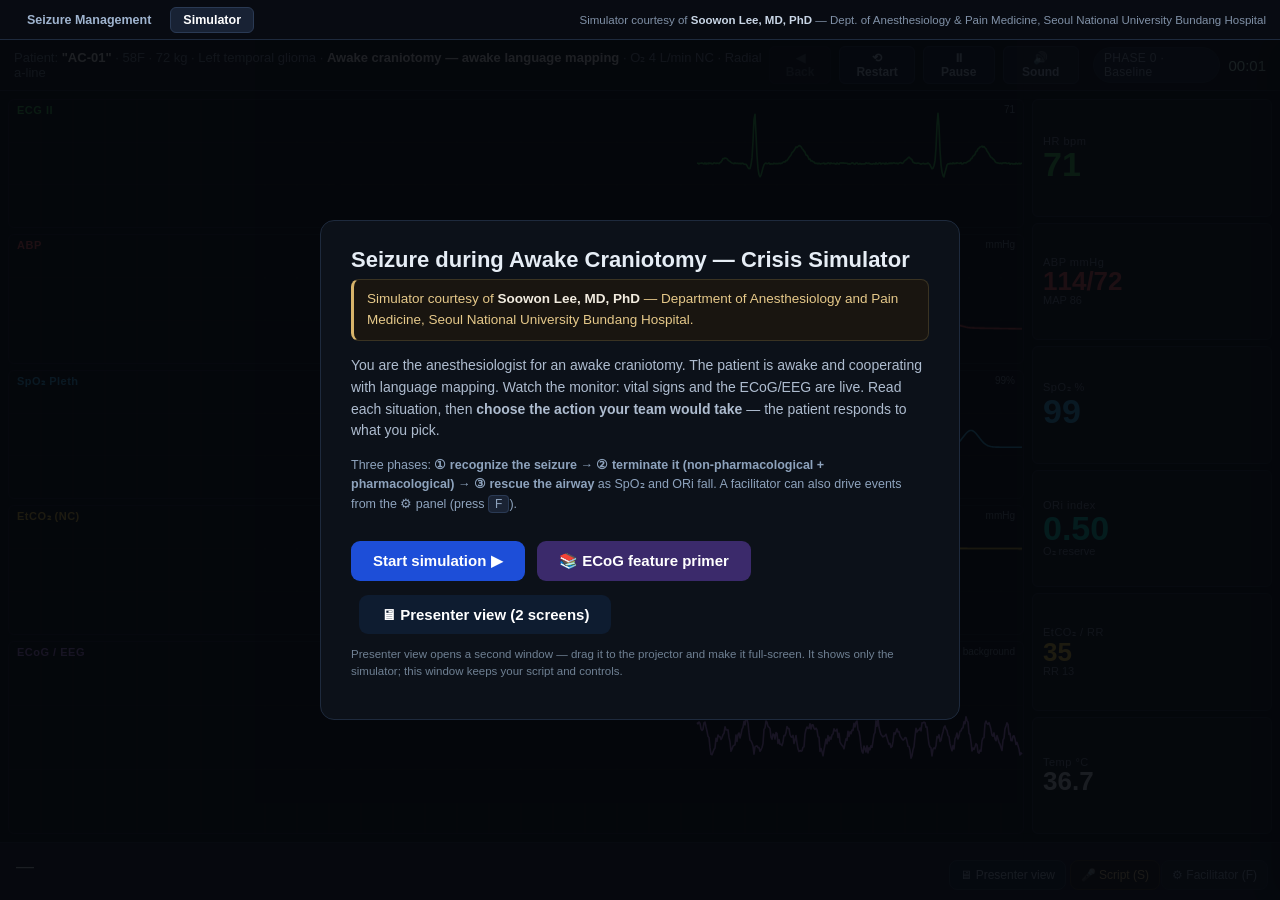
==== commit 53cdb553: "Interstitial on mobile" ====
--- a/simulator.html
+++ b/simulator.html
@@ -128,9 +128,36 @@
   /* Stage view (projector): simulator only, no script/controls */
   body.stage .saypanel{display:none !important}
   body.stage #facBtn, body.stage #scriptBtn, body.stage #presenterBtn{display:none !important}
+  /* Small-screen / portrait gate: this simulator needs a desktop-sized landscape display */
+  .mobilegate{display:none}
+  html.mobileblock .mobilegate{display:flex}
+  html.mobileblock .sitenav,html.mobileblock #app,html.mobileblock .fac,html.mobileblock .facbtn,
+  html.mobileblock .badge,html.mobileblock .startcard{display:none !important}
+  .mobilegate{position:fixed;inset:0;z-index:1000;background:var(--bg);color:var(--txt);
+    align-items:center;justify-content:center;padding:32px;text-align:center}
+  .mobilegate .box{max-width:380px}
+  .mobilegate .ico{font-size:44px;margin-bottom:14px}
+  .mobilegate h1{font-size:19px;margin:0 0 10px}
+  .mobilegate p{font-size:14.5px;line-height:1.55;color:#aebccf;margin:0 0 8px}
+  .mobilegate a{color:#7fb0ff}
 </style>
 </head>
 <body class="noscript">
+<script>
+  (function(){
+    function mobileLike(){ return window.innerHeight>window.innerWidth || window.innerWidth<860; }
+    document.documentElement.classList.toggle('mobileblock', mobileLike());
+  })();
+</script>
+<div class="mobilegate">
+  <div class="box">
+    <div class="ico">🖥️</div>
+    <h1>This simulator needs a desktop or laptop</h1>
+    <p>The live monitor, waveforms, and facilitator controls are laid out for a larger landscape screen and don't work well on a phone or a narrow/portrait window.</p>
+    <p>Please reopen this page on a desktop or laptop computer.</p>
+    <p style="margin-top:16px;font-size:13px"><a href="index.html">← Back to Seizure Management</a></p>
+  </div>
+</div>
 <nav class="sitenav">
   <div class="tabs">
     <a href="index.html">Seizure Management</a>
@@ -314,7 +341,14 @@
   co2:new Wave('c-co2','#ffd23f'),
   eeg:new Wave('c-eeg','#c58bff')
 };
-window.addEventListener('resize',()=>{ for(const k in waves) waves[k].resize(); });
+function checkMobileGate(){
+  const wasBlocked=document.documentElement.classList.contains('mobileblock');
+  const blocked=window.innerHeight>window.innerWidth || window.innerWidth<860;
+  document.documentElement.classList.toggle('mobileblock', blocked);
+  if(wasBlocked && !blocked){ for(const k in waves) waves[k].resize(); }   // canvases were display:none, had 0 size
+}
+window.addEventListener('resize',()=>{ checkMobileGate(); for(const k in waves) waves[k].resize(); });
+window.addEventListener('orientationchange',checkMobileGate);
 
 /* ---------- Signal generators ---------- */
 const PPS=220;                 // samples/pixels per second
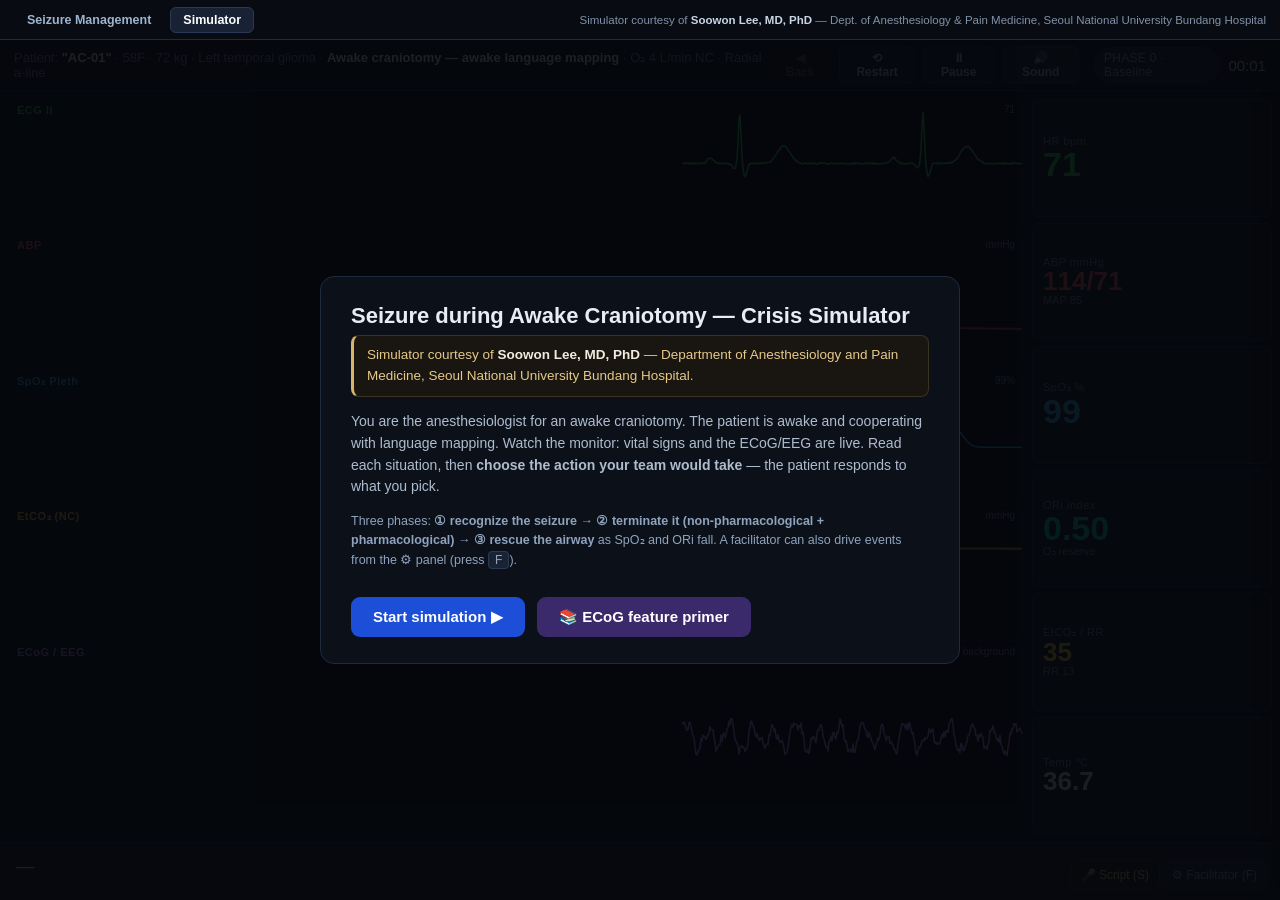
==== commit bd67235a: "Mobile friendly version" ====
--- a/simulator.html
+++ b/simulator.html
@@ -25,8 +25,6 @@
   .sitenav .tabs a.active{background:#182234;border-color:#2a3a54;color:#fff}
   .sitenav .credit{font-size:11.5px;color:#8091a7;text-align:right;overflow:hidden;text-overflow:ellipsis;white-space:nowrap}
   .sitenav .credit b{color:#c9d6e6}
-  body.stage .sitenav{display:none}
-  body.stage{--nav-h:0px}
   #app{display:flex;flex-direction:column;height:calc(100vh - var(--nav-h))}
   /* top bar */
   .topbar{display:flex;align-items:center;justify-content:space-between;
@@ -117,47 +115,10 @@
   .saypanel .sayguide .glbl{color:#d8b46a;font-weight:700;margin-right:6px}
   body.noscript .saypanel{display:none}
   .facbtn.script{right:120px;background:#191510;border-color:#3a3322;color:#e6c98a}
-  .facbtn.presenter-btn{right:214px;background:#0e1c30;border-color:#2a3a54;color:#bcd3ee}
-  /* Presenter view (facilitator's own screen): big readable script */
-  body.presenter .saypanel{display:block !important;background:#1c1710;border-left-width:4px}
-  body.presenter .saypanel .saytext{font-size:23px;line-height:1.5}
-  body.presenter .saypanel .sayguide{font-size:18.5px}
-  body.presenter .console{max-height:60vh}
-  body.presenter .scenario{font-size:15px;opacity:.85}
-  body.presenter .prompt{font-size:13.5px}
-  /* Stage view (projector): simulator only, no script/controls */
-  body.stage .saypanel{display:none !important}
-  body.stage #facBtn, body.stage #scriptBtn, body.stage #presenterBtn{display:none !important}
-  /* Small-screen / portrait gate: this simulator needs a desktop-sized landscape display */
-  .mobilegate{display:none}
-  html.mobileblock .mobilegate{display:flex}
-  html.mobileblock .sitenav,html.mobileblock #app,html.mobileblock .fac,html.mobileblock .facbtn,
-  html.mobileblock .badge,html.mobileblock .startcard{display:none !important}
-  .mobilegate{position:fixed;inset:0;z-index:1000;background:var(--bg);color:var(--txt);
-    align-items:center;justify-content:center;padding:32px;text-align:center}
-  .mobilegate .box{max-width:380px}
-  .mobilegate .ico{font-size:44px;margin-bottom:14px}
-  .mobilegate h1{font-size:19px;margin:0 0 10px}
-  .mobilegate p{font-size:14.5px;line-height:1.55;color:#aebccf;margin:0 0 8px}
-  .mobilegate a{color:#7fb0ff}
+  @media (max-width:520px){ .sitenav .credit{display:none} }
 </style>
 </head>
 <body class="noscript">
-<script>
-  (function(){
-    function mobileLike(){ return window.innerHeight>window.innerWidth || window.innerWidth<860; }
-    document.documentElement.classList.toggle('mobileblock', mobileLike());
-  })();
-</script>
-<div class="mobilegate">
-  <div class="box">
-    <div class="ico">🖥️</div>
-    <h1>This simulator needs a desktop or laptop</h1>
-    <p>The live monitor, waveforms, and facilitator controls are laid out for a larger landscape screen and don't work well on a phone or a narrow/portrait window.</p>
-    <p>Please reopen this page on a desktop or laptop computer.</p>
-    <p style="margin-top:16px;font-size:13px"><a href="index.html">← Back to Seizure Management</a></p>
-  </div>
-</div>
 <nav class="sitenav">
   <div class="tabs">
     <a href="index.html">Seizure Management</a>
@@ -210,7 +171,6 @@
 </div>
 
 <div class="badge" id="badge">⚠ SEIZURE</div>
-<button class="facbtn presenter-btn" id="presenterBtn" title="Open a second window for the projector; this screen becomes your script view">🖥 Presenter view</button>
 <button class="facbtn script" id="scriptBtn">🎤 Script (S)</button>
 <button class="facbtn" id="facBtn">⚙ Facilitator (F)</button>
 <div class="fac" id="fac">
@@ -252,18 +212,11 @@
     <p style="color:#8ea3bd;font-size:12.5px">Three phases: <b>① recognize the seizure</b> → <b>② terminate it (non-pharmacological + pharmacological)</b> → <b>③ rescue the airway</b> as SpO₂ and ORi fall. A facilitator can also drive events from the ⚙ panel (press <span class="kbd">F</span>).</p>
     <button class="go" id="goBtn">Start simulation ▶</button>
     <button class="go" id="primerBtn" style="background:#3b2a6b;margin-left:8px">📚 ECoG feature primer</button>
-    <button class="go" id="presenterBtn2" style="background:#0e1c30;margin-left:8px">🖥 Presenter view (2 screens)</button>
-    <p style="color:#6f8093;font-size:11.5px;margin-top:12px">Presenter view opens a second window — drag it to the projector and make it full-screen. It shows only the simulator; this window keeps your script and controls.</p>
   </div>
 </div>
 
 <script>
 "use strict";
-/* ===== Presenter / Stage dual-screen ===== */
-const URLV = new URLSearchParams(location.search).get('view');
-const IS_STAGE = (URLV === 'stage');
-let stageWin = null;
-function broadcast(msg){ if(stageWin && !stageWin.closed){ try{ stageWin.postMessage(msg,'*'); }catch(e){} } }
 /* ============================================================
    AWAKE CRANIOTOMY SEIZURE / AIRWAY SIMULATOR
    Single-file prototype. All physiology is illustrative for
@@ -341,14 +294,7 @@
   co2:new Wave('c-co2','#ffd23f'),
   eeg:new Wave('c-eeg','#c58bff')
 };
-function checkMobileGate(){
-  const wasBlocked=document.documentElement.classList.contains('mobileblock');
-  const blocked=window.innerHeight>window.innerWidth || window.innerWidth<860;
-  document.documentElement.classList.toggle('mobileblock', blocked);
-  if(wasBlocked && !blocked){ for(const k in waves) waves[k].resize(); }   // canvases were display:none, had 0 size
-}
-window.addEventListener('resize',()=>{ checkMobileGate(); for(const k in waves) waves[k].resize(); });
-window.addEventListener('orientationchange',checkMobileGate);
+window.addEventListener('resize',()=>{ for(const k in waves) waves[k].resize(); });
 
 /* ---------- Signal generators ---------- */
 const PPS=220;                 // samples/pixels per second
@@ -920,7 +866,6 @@
     b.innerHTML='<span class="tag">'+tag+'</span>'+o.l;
     b.onclick=()=>choose(o,b); box.appendChild(b);
   });
-  broadcast({t:'goto', key});
 }
 function choose(o,btn){
   const fb=$('fb');
@@ -1008,7 +953,6 @@
   $('fb').className='fb'; $('fb').innerHTML='';
   const nb=$('nextBtn'); nb.classList.remove('hidden'); nb.textContent='▶ Start the case';
   nb.onclick=()=>{ eegMode='background'; goto('start'); };
-  broadcast({t:'primer', idx:primerIdx});
 }
 
 /* ---------- Main loop ---------- */
@@ -1029,12 +973,12 @@
 $('backBtn').onclick=()=>back();
 $('homeBtn').onclick=()=>location.reload();
 $('sndBtn').onclick=()=>toggleAudio();
-$('pauseBtn').onclick=()=>{ togglePause(); broadcast({t:'pause'}); };
-$('slowBtn').onclick=()=>{ changeDesatRate(1/1.5); broadcast({t:'rate',f:1/1.5}); };
-$('fastBtn').onclick=()=>{ changeDesatRate(1.5); broadcast({t:'rate',f:1.5}); };
+$('pauseBtn').onclick=()=>togglePause();
+$('slowBtn').onclick=()=>changeDesatRate(1/1.5);
+$('fastBtn').onclick=()=>changeDesatRate(1.5);
 $('facBtn').onclick=()=>$('fac').classList.toggle('open');
 $('scriptBtn').onclick=()=>document.body.classList.toggle('noscript');
-document.querySelectorAll('.fac [data-ev]').forEach(b=>b.onclick=()=>{ fire(b.dataset.ev); broadcast({t:'fire',ev:b.dataset.ev}); });
+document.querySelectorAll('.fac [data-ev]').forEach(b=>b.onclick=()=>fire(b.dataset.ev));
 document.querySelectorAll('.fac [data-jump]').forEach(b=>b.onclick=()=>{
   const p=b.dataset.jump;
   if(p==='primer') showPrimer(0);
@@ -1048,9 +992,9 @@
 window.addEventListener('keydown',e=>{
   if(e.key==='f'||e.key==='F') $('fac').classList.toggle('open');
   if(e.key==='s'||e.key==='S') document.body.classList.toggle('noscript');
-  if(e.code==='Space'){ e.preventDefault(); togglePause(); broadcast({t:'pause'}); }
-  if(e.key==='ArrowUp'){ e.preventDefault(); changeDesatRate(1.5); broadcast({t:'rate',f:1.5}); }      // faster desat
-  if(e.key==='ArrowDown'){ e.preventDefault(); changeDesatRate(1/1.5); broadcast({t:'rate',f:1/1.5}); } // slower desat
+  if(e.code==='Space'){ e.preventDefault(); togglePause(); }
+  if(e.key==='ArrowUp'){ e.preventDefault(); changeDesatRate(1.5); }      // faster desat
+  if(e.key==='ArrowDown'){ e.preventDefault(); changeDesatRate(1/1.5); } // slower desat
   // Left/Right arrows: navigate primer cards, or Back / Continue in the case
   if(e.key==='ArrowRight'){ e.preventDefault();
     if(step && step.primer){ showPrimer(primerIdx+1); }
@@ -1075,48 +1019,6 @@
   for(const k in waves) waves[k].resize();
   showPrimer(0);
 };
-
-/* ---------- Presenter / Stage dual-screen ---------- */
-function enterPresenter(){
-  document.body.classList.remove('noscript');
-  document.body.classList.add('presenter');
-  if(!stageWin || stageWin.closed){
-    stageWin = window.open(location.pathname + '?view=stage', 'awakeStage');
-  } else { stageWin.focus(); }
-}
-function currentStateMsg(){
-  if(current && current.primer!==undefined) return {t:'primer', idx:current.primer};
-  if(current && current.scen!==undefined)   return {t:'goto',   key:current.scen};
-  return null;
-}
-const presBtn=$('presenterBtn'); if(presBtn) presBtn.onclick=enterPresenter;
-const presBtn2=$('presenterBtn2'); if(presBtn2) presBtn2.onclick=enterPresenter;
-
-window.addEventListener('message',(e)=>{
-  const m=e.data||{}; if(!m || !m.t) return;
-  if(!IS_STAGE){
-    // presenter side: stage window announced it is ready → push current state
-    if(m.t==='hello'){
-      broadcast({t:'starthide'});
-      const st=currentStateMsg(); if(st) broadcast(st);
-    }
-    return;
-  }
-  // stage side (follower) — apply commands from presenter
-  const hideStart=()=>{ const sc=$('startcard'); if(sc) sc.style.display='none'; for(const k in waves) waves[k].resize(); };
-  if(m.t==='starthide'){ hideStart(); }
-  else if(m.t==='goto'){ hideStart(); goto(m.key); }
-  else if(m.t==='primer'){ hideStart(); showPrimer(m.idx); }
-  else if(m.t==='fire'){ fire(m.ev); }
-  else if(m.t==='rate'){ changeDesatRate(m.f); }
-  else if(m.t==='pause'){ togglePause(); }
-});
-
-if(IS_STAGE){
-  document.body.classList.add('stage');
-  try{ if(window.opener) window.opener.postMessage({t:'hello'},'*'); }catch(_){}
-}
-
 requestAnimationFrame(loop);
 </script>
 </body>
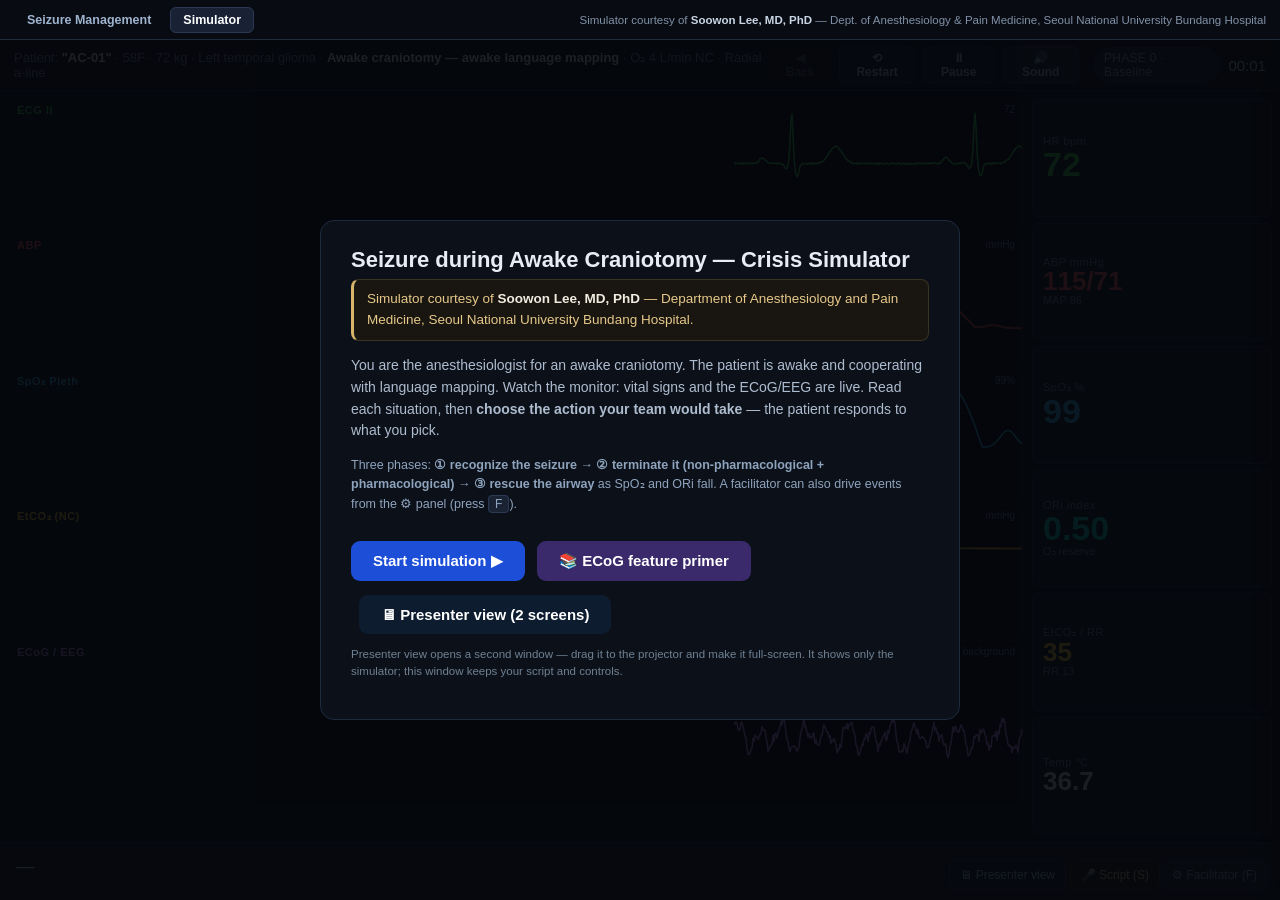
==== commit 63e65738: "Back out "Mobile friendly version" Original commit changeset: bd67235a4d25" ====
--- a/simulator.html
+++ b/simulator.html
@@ -25,6 +25,8 @@
   .sitenav .tabs a.active{background:#182234;border-color:#2a3a54;color:#fff}
   .sitenav .credit{font-size:11.5px;color:#8091a7;text-align:right;overflow:hidden;text-overflow:ellipsis;white-space:nowrap}
   .sitenav .credit b{color:#c9d6e6}
+  body.stage .sitenav{display:none}
+  body.stage{--nav-h:0px}
   #app{display:flex;flex-direction:column;height:calc(100vh - var(--nav-h))}
   /* top bar */
   .topbar{display:flex;align-items:center;justify-content:space-between;
@@ -115,10 +117,47 @@
   .saypanel .sayguide .glbl{color:#d8b46a;font-weight:700;margin-right:6px}
   body.noscript .saypanel{display:none}
   .facbtn.script{right:120px;background:#191510;border-color:#3a3322;color:#e6c98a}
-  @media (max-width:520px){ .sitenav .credit{display:none} }
+  .facbtn.presenter-btn{right:214px;background:#0e1c30;border-color:#2a3a54;color:#bcd3ee}
+  /* Presenter view (facilitator's own screen): big readable script */
+  body.presenter .saypanel{display:block !important;background:#1c1710;border-left-width:4px}
+  body.presenter .saypanel .saytext{font-size:23px;line-height:1.5}
+  body.presenter .saypanel .sayguide{font-size:18.5px}
+  body.presenter .console{max-height:60vh}
+  body.presenter .scenario{font-size:15px;opacity:.85}
+  body.presenter .prompt{font-size:13.5px}
+  /* Stage view (projector): simulator only, no script/controls */
+  body.stage .saypanel{display:none !important}
+  body.stage #facBtn, body.stage #scriptBtn, body.stage #presenterBtn{display:none !important}
+  /* Small-screen / portrait gate: this simulator needs a desktop-sized landscape display */
+  .mobilegate{display:none}
+  html.mobileblock .mobilegate{display:flex}
+  html.mobileblock .sitenav,html.mobileblock #app,html.mobileblock .fac,html.mobileblock .facbtn,
+  html.mobileblock .badge,html.mobileblock .startcard{display:none !important}
+  .mobilegate{position:fixed;inset:0;z-index:1000;background:var(--bg);color:var(--txt);
+    align-items:center;justify-content:center;padding:32px;text-align:center}
+  .mobilegate .box{max-width:380px}
+  .mobilegate .ico{font-size:44px;margin-bottom:14px}
+  .mobilegate h1{font-size:19px;margin:0 0 10px}
+  .mobilegate p{font-size:14.5px;line-height:1.55;color:#aebccf;margin:0 0 8px}
+  .mobilegate a{color:#7fb0ff}
 </style>
 </head>
 <body class="noscript">
+<script>
+  (function(){
+    function mobileLike(){ return window.innerHeight>window.innerWidth || window.innerWidth<860; }
+    document.documentElement.classList.toggle('mobileblock', mobileLike());
+  })();
+</script>
+<div class="mobilegate">
+  <div class="box">
+    <div class="ico">🖥️</div>
+    <h1>This simulator needs a desktop or laptop</h1>
+    <p>The live monitor, waveforms, and facilitator controls are laid out for a larger landscape screen and don't work well on a phone or a narrow/portrait window.</p>
+    <p>Please reopen this page on a desktop or laptop computer.</p>
+    <p style="margin-top:16px;font-size:13px"><a href="index.html">← Back to Seizure Management</a></p>
+  </div>
+</div>
 <nav class="sitenav">
   <div class="tabs">
     <a href="index.html">Seizure Management</a>
@@ -171,6 +210,7 @@
 </div>
 
 <div class="badge" id="badge">⚠ SEIZURE</div>
+<button class="facbtn presenter-btn" id="presenterBtn" title="Open a second window for the projector; this screen becomes your script view">🖥 Presenter view</button>
 <button class="facbtn script" id="scriptBtn">🎤 Script (S)</button>
 <button class="facbtn" id="facBtn">⚙ Facilitator (F)</button>
 <div class="fac" id="fac">
@@ -212,11 +252,18 @@
     <p style="color:#8ea3bd;font-size:12.5px">Three phases: <b>① recognize the seizure</b> → <b>② terminate it (non-pharmacological + pharmacological)</b> → <b>③ rescue the airway</b> as SpO₂ and ORi fall. A facilitator can also drive events from the ⚙ panel (press <span class="kbd">F</span>).</p>
     <button class="go" id="goBtn">Start simulation ▶</button>
     <button class="go" id="primerBtn" style="background:#3b2a6b;margin-left:8px">📚 ECoG feature primer</button>
+    <button class="go" id="presenterBtn2" style="background:#0e1c30;margin-left:8px">🖥 Presenter view (2 screens)</button>
+    <p style="color:#6f8093;font-size:11.5px;margin-top:12px">Presenter view opens a second window — drag it to the projector and make it full-screen. It shows only the simulator; this window keeps your script and controls.</p>
   </div>
 </div>
 
 <script>
 "use strict";
+/* ===== Presenter / Stage dual-screen ===== */
+const URLV = new URLSearchParams(location.search).get('view');
+const IS_STAGE = (URLV === 'stage');
+let stageWin = null;
+function broadcast(msg){ if(stageWin && !stageWin.closed){ try{ stageWin.postMessage(msg,'*'); }catch(e){} } }
 /* ============================================================
    AWAKE CRANIOTOMY SEIZURE / AIRWAY SIMULATOR
    Single-file prototype. All physiology is illustrative for
@@ -294,7 +341,14 @@
   co2:new Wave('c-co2','#ffd23f'),
   eeg:new Wave('c-eeg','#c58bff')
 };
-window.addEventListener('resize',()=>{ for(const k in waves) waves[k].resize(); });
+function checkMobileGate(){
+  const wasBlocked=document.documentElement.classList.contains('mobileblock');
+  const blocked=window.innerHeight>window.innerWidth || window.innerWidth<860;
+  document.documentElement.classList.toggle('mobileblock', blocked);
+  if(wasBlocked && !blocked){ for(const k in waves) waves[k].resize(); }   // canvases were display:none, had 0 size
+}
+window.addEventListener('resize',()=>{ checkMobileGate(); for(const k in waves) waves[k].resize(); });
+window.addEventListener('orientationchange',checkMobileGate);
 
 /* ---------- Signal generators ---------- */
 const PPS=220;                 // samples/pixels per second
@@ -866,6 +920,7 @@
     b.innerHTML='<span class="tag">'+tag+'</span>'+o.l;
     b.onclick=()=>choose(o,b); box.appendChild(b);
   });
+  broadcast({t:'goto', key});
 }
 function choose(o,btn){
   const fb=$('fb');
@@ -953,6 +1008,7 @@
   $('fb').className='fb'; $('fb').innerHTML='';
   const nb=$('nextBtn'); nb.classList.remove('hidden'); nb.textContent='▶ Start the case';
   nb.onclick=()=>{ eegMode='background'; goto('start'); };
+  broadcast({t:'primer', idx:primerIdx});
 }
 
 /* ---------- Main loop ---------- */
@@ -973,12 +1029,12 @@
 $('backBtn').onclick=()=>back();
 $('homeBtn').onclick=()=>location.reload();
 $('sndBtn').onclick=()=>toggleAudio();
-$('pauseBtn').onclick=()=>togglePause();
-$('slowBtn').onclick=()=>changeDesatRate(1/1.5);
-$('fastBtn').onclick=()=>changeDesatRate(1.5);
+$('pauseBtn').onclick=()=>{ togglePause(); broadcast({t:'pause'}); };
+$('slowBtn').onclick=()=>{ changeDesatRate(1/1.5); broadcast({t:'rate',f:1/1.5}); };
+$('fastBtn').onclick=()=>{ changeDesatRate(1.5); broadcast({t:'rate',f:1.5}); };
 $('facBtn').onclick=()=>$('fac').classList.toggle('open');
 $('scriptBtn').onclick=()=>document.body.classList.toggle('noscript');
-document.querySelectorAll('.fac [data-ev]').forEach(b=>b.onclick=()=>fire(b.dataset.ev));
+document.querySelectorAll('.fac [data-ev]').forEach(b=>b.onclick=()=>{ fire(b.dataset.ev); broadcast({t:'fire',ev:b.dataset.ev}); });
 document.querySelectorAll('.fac [data-jump]').forEach(b=>b.onclick=()=>{
   const p=b.dataset.jump;
   if(p==='primer') showPrimer(0);
@@ -992,9 +1048,9 @@
 window.addEventListener('keydown',e=>{
   if(e.key==='f'||e.key==='F') $('fac').classList.toggle('open');
   if(e.key==='s'||e.key==='S') document.body.classList.toggle('noscript');
-  if(e.code==='Space'){ e.preventDefault(); togglePause(); }
-  if(e.key==='ArrowUp'){ e.preventDefault(); changeDesatRate(1.5); }      // faster desat
-  if(e.key==='ArrowDown'){ e.preventDefault(); changeDesatRate(1/1.5); } // slower desat
+  if(e.code==='Space'){ e.preventDefault(); togglePause(); broadcast({t:'pause'}); }
+  if(e.key==='ArrowUp'){ e.preventDefault(); changeDesatRate(1.5); broadcast({t:'rate',f:1.5}); }      // faster desat
+  if(e.key==='ArrowDown'){ e.preventDefault(); changeDesatRate(1/1.5); broadcast({t:'rate',f:1/1.5}); } // slower desat
   // Left/Right arrows: navigate primer cards, or Back / Continue in the case
   if(e.key==='ArrowRight'){ e.preventDefault();
     if(step && step.primer){ showPrimer(primerIdx+1); }
@@ -1019,6 +1075,48 @@
   for(const k in waves) waves[k].resize();
   showPrimer(0);
 };
+
+/* ---------- Presenter / Stage dual-screen ---------- */
+function enterPresenter(){
+  document.body.classList.remove('noscript');
+  document.body.classList.add('presenter');
+  if(!stageWin || stageWin.closed){
+    stageWin = window.open(location.pathname + '?view=stage', 'awakeStage');
+  } else { stageWin.focus(); }
+}
+function currentStateMsg(){
+  if(current && current.primer!==undefined) return {t:'primer', idx:current.primer};
+  if(current && current.scen!==undefined)   return {t:'goto',   key:current.scen};
+  return null;
+}
+const presBtn=$('presenterBtn'); if(presBtn) presBtn.onclick=enterPresenter;
+const presBtn2=$('presenterBtn2'); if(presBtn2) presBtn2.onclick=enterPresenter;
+
+window.addEventListener('message',(e)=>{
+  const m=e.data||{}; if(!m || !m.t) return;
+  if(!IS_STAGE){
+    // presenter side: stage window announced it is ready → push current state
+    if(m.t==='hello'){
+      broadcast({t:'starthide'});
+      const st=currentStateMsg(); if(st) broadcast(st);
+    }
+    return;
+  }
+  // stage side (follower) — apply commands from presenter
+  const hideStart=()=>{ const sc=$('startcard'); if(sc) sc.style.display='none'; for(const k in waves) waves[k].resize(); };
+  if(m.t==='starthide'){ hideStart(); }
+  else if(m.t==='goto'){ hideStart(); goto(m.key); }
+  else if(m.t==='primer'){ hideStart(); showPrimer(m.idx); }
+  else if(m.t==='fire'){ fire(m.ev); }
+  else if(m.t==='rate'){ changeDesatRate(m.f); }
+  else if(m.t==='pause'){ togglePause(); }
+});
+
+if(IS_STAGE){
+  document.body.classList.add('stage');
+  try{ if(window.opener) window.opener.postMessage({t:'hello'},'*'); }catch(_){}
+}
+
 requestAnimationFrame(loop);
 </script>
 </body>
